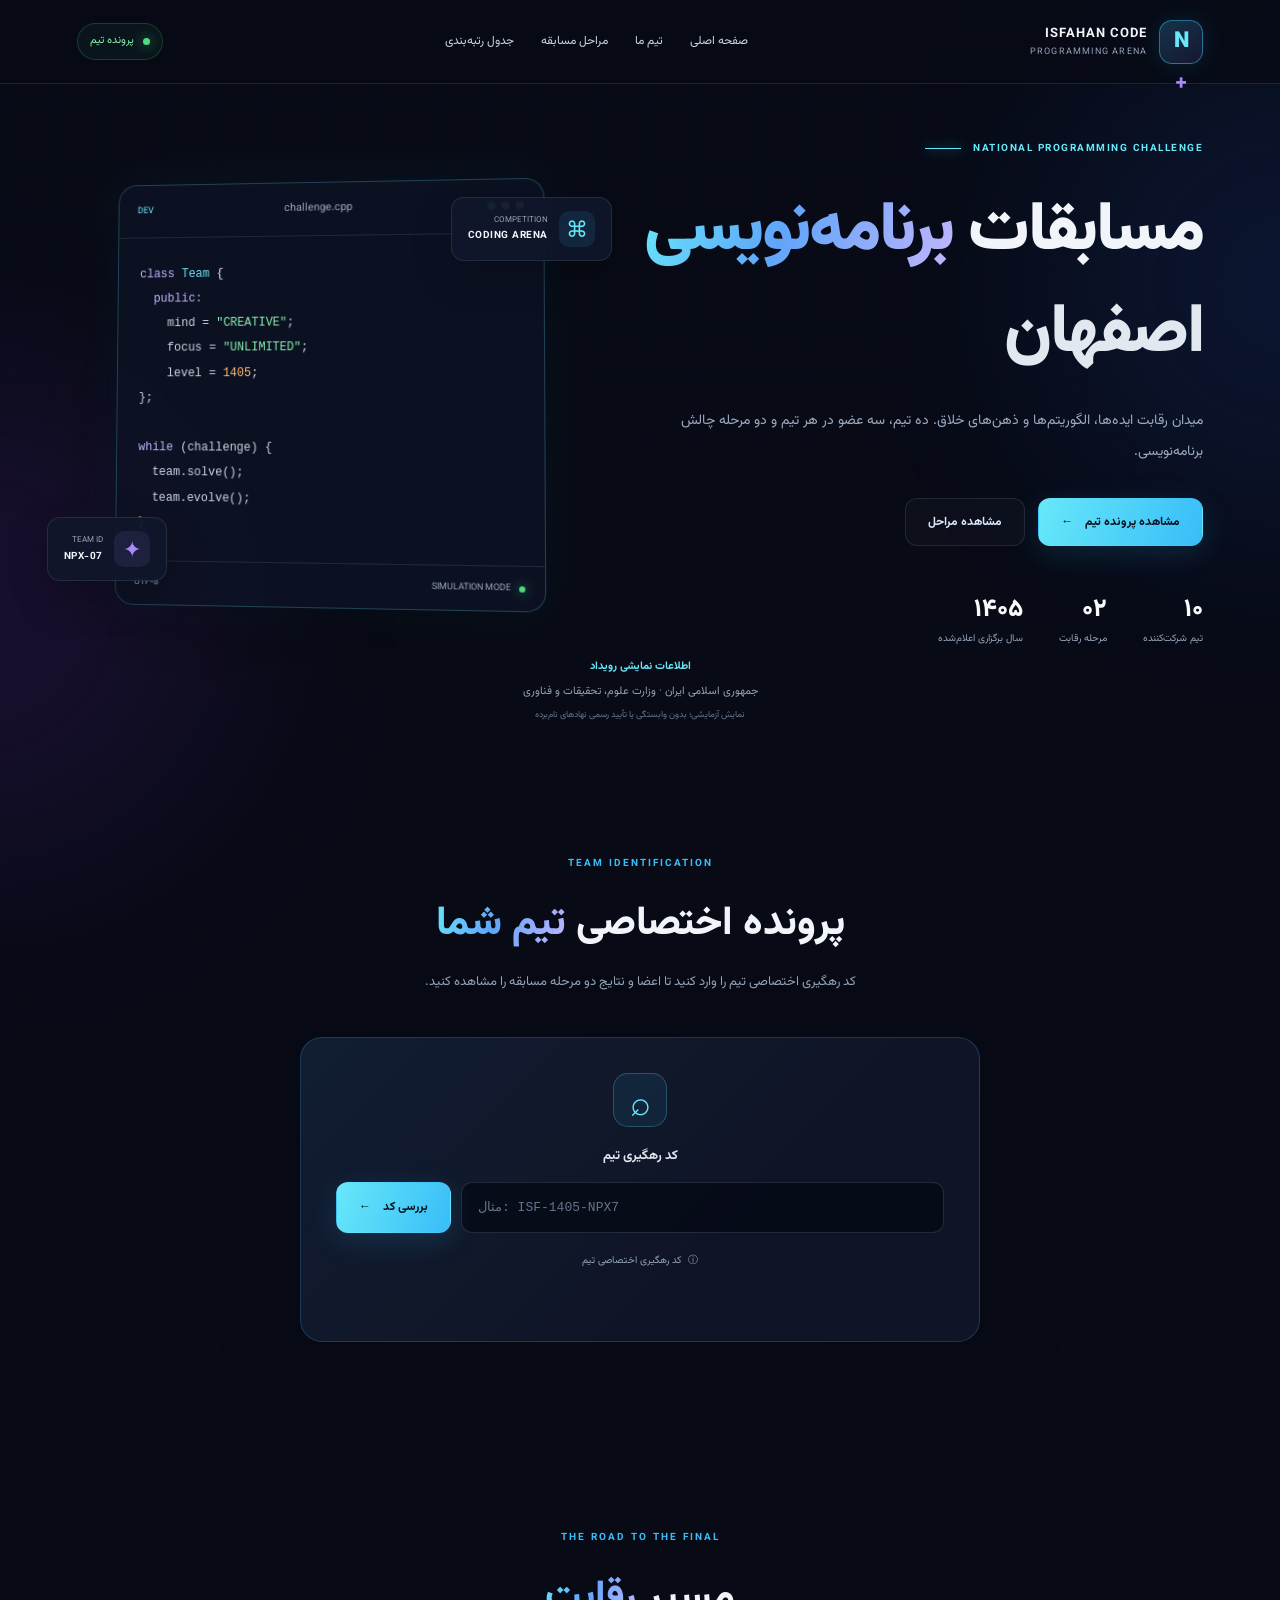
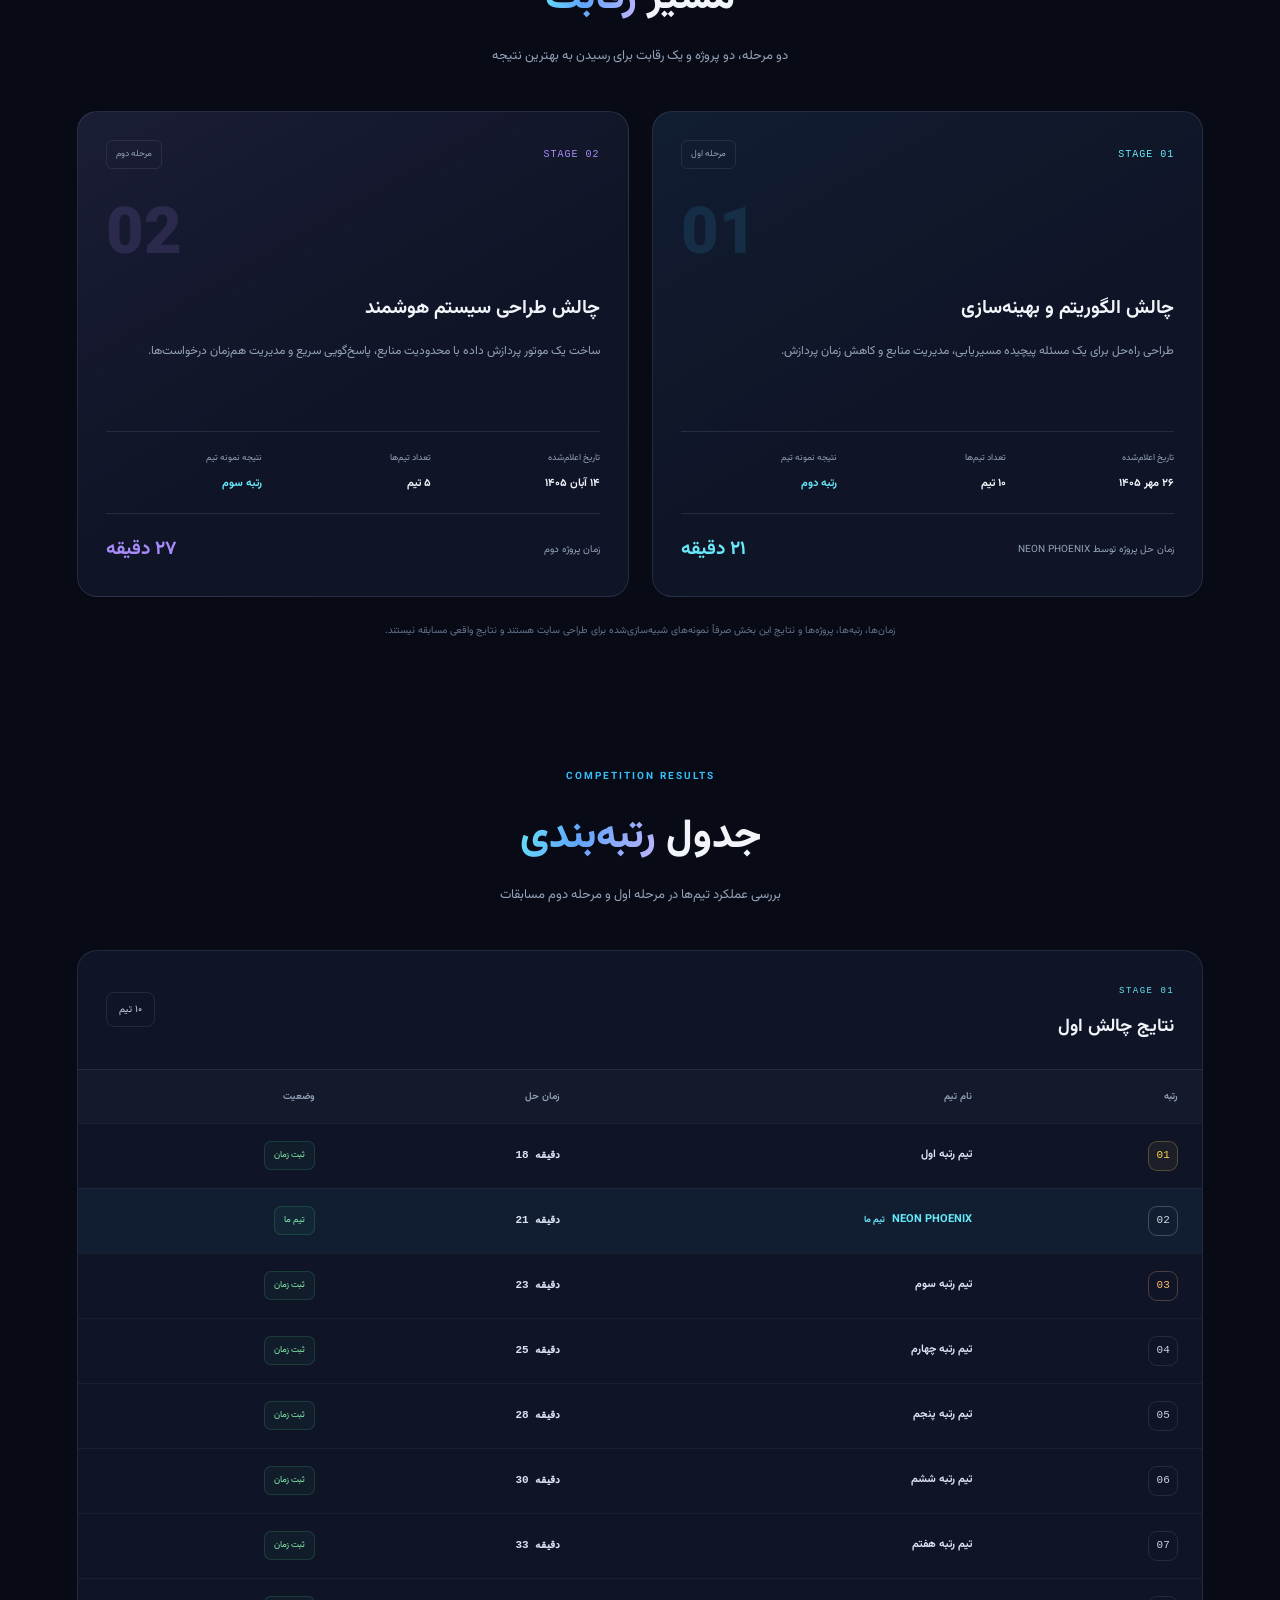
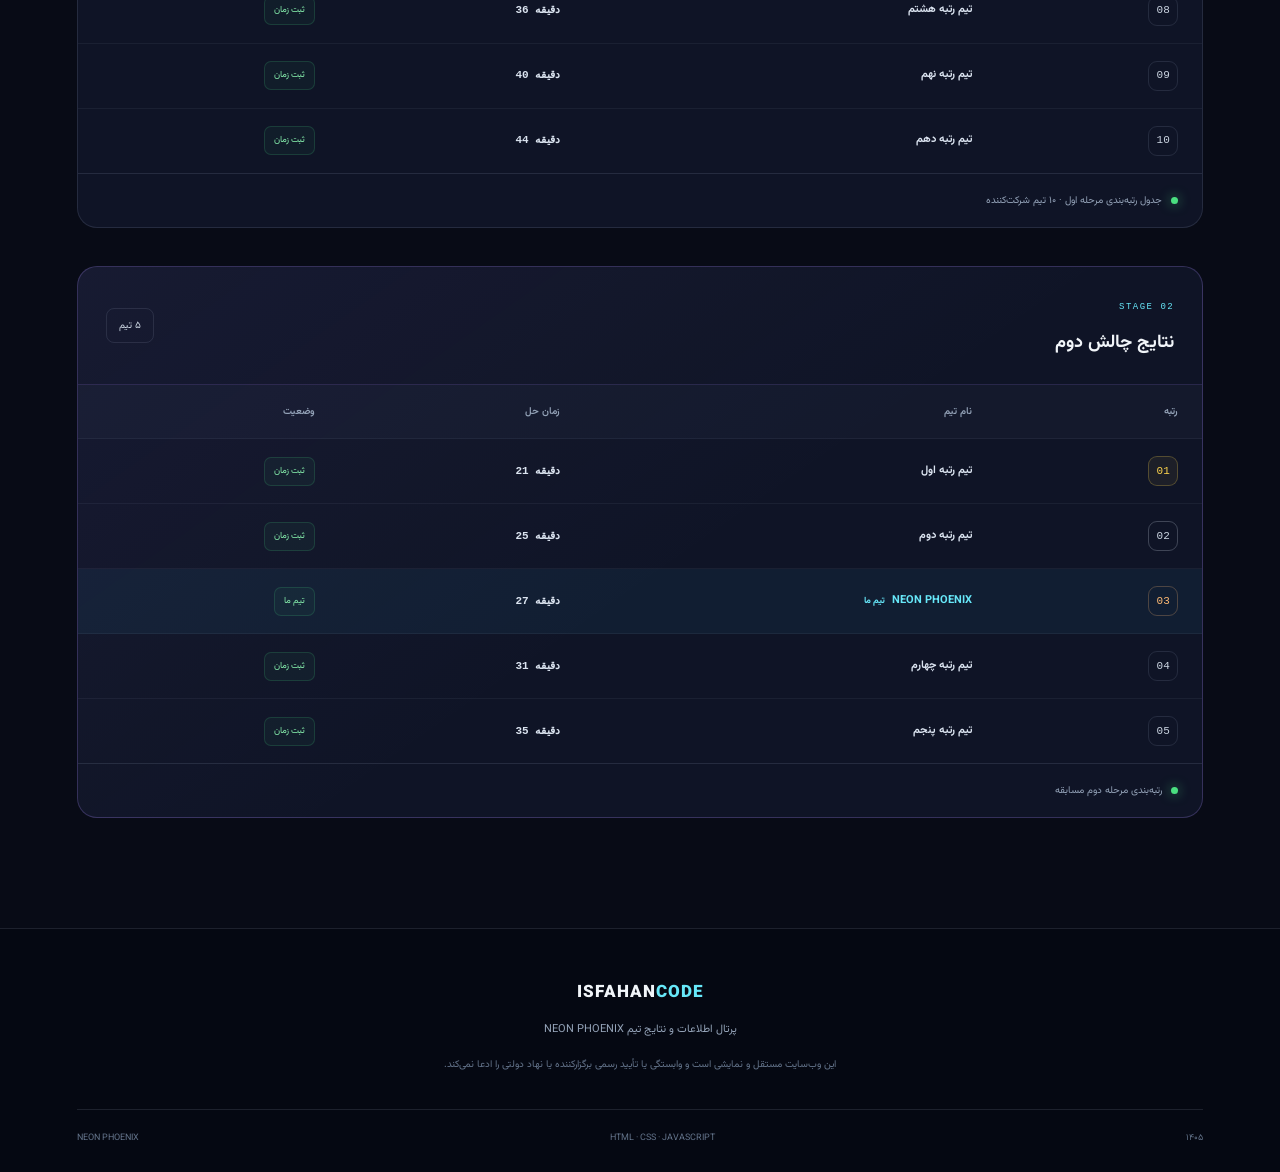
==== index.html @ db8ffbe0 "Fix" ====
<!DOCTYPE html>
<html lang="fa" dir="rtl">
<head>
    <meta charset="UTF-8">
    <meta name="viewport" content="width=device-width, initial-scale=1.0">

    <meta name="theme-color" content="#080b16">
   <meta name="description" content="پرتال اطلاعات تیم NEON PHOENIX و نتایج مراحل مسابقات برنامه‌نویسی اصفهان">

<title>مسابقات برنامه‌نویسی اصفهان | NEON PHOENIX</title>

    <link rel="stylesheet" href="style.css">
</head>

<body>

    <div class="ambient ambient-one"></div>
    <div class="ambient ambient-two"></div>
    <div class="grid-overlay"></div>

    <header class="topbar">
        <a href="#home" class="brand">
            <span class="brand-symbol">N<span>+</span></span>
            <span class="brand-text">
                <strong>ISFAHAN CODE</strong>
                <small>PROGRAMMING ARENA</small>
            </span>
        </a>

        <nav class="navigation">
            <a href="#home">صفحه اصلی</a>
            <a href="#team">تیم ما</a>
            <a href="#stages">مراحل مسابقه</a>
            <a href="#leaderboard">جدول رتبه‌بندی</a>
        </nav>

     <span class="demo-badge">
    <span class="status-dot"></span>
    پرونده تیم
</span>
    </header>

    <main id="home">

        <!-- HERO -->
        <section class="hero section-container">

            <div class="hero-content">

                <div class="eyebrow">
                    <span class="eyebrow-line"></span>
                    NATIONAL PROGRAMMING CHALLENGE
                </div>

                <h1>
                    مسابقات
                    <span class="gradient-text">برنامه‌نویسی</span>
                    <br>
                    <span class="hero-city">اصفهان</span>
                </h1>

                <p class="hero-description">
                    میدان رقابت ایده‌ها، الگوریتم‌ها و ذهن‌های خلاق.
                    ده تیم، سه عضو در هر تیم و دو مرحله چالش برنامه‌نویسی.
                </p>

                <div class="hero-actions">
                    <a href="#tracking" class="button button-primary">
                        مشاهده پرونده تیم
                        <span>←</span>
                    </a>

                    <a href="#stages" class="button button-secondary">
                        مشاهده مراحل
                    </a>
                </div>

                <div class="hero-meta">
                    <div>
                        <strong>۱۰</strong>
                        <span>تیم شرکت‌کننده</span>
                    </div>

                    <div>
                        <strong>۰۲</strong>
                        <span>مرحله رقابت</span>
                    </div>

                    <div>
                        <strong>۱۴۰۵</strong>
                        <span>سال برگزاری اعلام‌شده</span>
                    </div>
                </div>

            </div>

            <div class="hero-visual">

                <div class="orbit orbit-one"></div>
                <div class="orbit orbit-two"></div>

                <div class="code-window">
                    <div class="window-header">
                        <div class="window-dots">
                            <i></i>
                            <i></i>
                            <i></i>
                        </div>
                        <span>challenge.cpp</span>
                        <span class="window-lock">DEV</span>
                    </div>

                    <div class="code-content" dir="ltr">
                        <p><span class="code-purple">class</span> <span class="code-blue">Team</span> {</p>
                        <p>&nbsp;&nbsp;<span class="code-purple">public:</span></p>
                        <p>&nbsp;&nbsp;&nbsp;&nbsp;mind = <span class="code-green">"CREATIVE"</span>;</p>
                        <p>&nbsp;&nbsp;&nbsp;&nbsp;focus = <span class="code-green">"UNLIMITED"</span>;</p>
                        <p>&nbsp;&nbsp;&nbsp;&nbsp;level = <span class="code-orange">1405</span>;</p>
                        <p>};</p>
                        <br>
                        <p><span class="code-purple">while</span> (challenge) {</p>
                        <p>&nbsp;&nbsp;team.solve();</p>
                        <p>&nbsp;&nbsp;team.evolve();</p>
                        <p>}</p>
                    </div>

                    <div class="code-footer">
                        <span><i class="status-dot"></i> SIMULATION MODE</span>
                        <span>UTF-8</span>
                    </div>
                </div>

                <div class="floating-tag tag-top">
                    <span class="tag-icon">⌘</span>
                    <span>
                        <small>COMPETITION</small>
                        <strong>CODING ARENA</strong>
                    </span>
                </div>

                <div class="floating-tag tag-bottom">
                    <span class="tag-icon purple-icon">✦</span>
                    <span>
                        <small>TEAM ID</small>
                        <strong>NPX-07</strong>
                    </span>
                </div>

            </div>

            <div class="official-note">
                <span>اطلاعات نمایشی رویداد</span>
                <span>جمهوری اسلامی ایران · وزارت علوم، تحقیقات و فناوری</span>
                <span class="note-disclaimer">
                    نمایش آزمایشی؛ بدون وابستگی یا تأیید رسمی نهادهای نام‌برده
                </span>
            </div>

        </section>

        <!-- TRACKING -->
        <section id="tracking" class="tracking-section section-container">

            <div class="section-heading">
                <span class="section-kicker">TEAM IDENTIFICATION</span>
                <h2>پرونده اختصاصی <span class="gradient-text">تیم شما</span></h2>
              <p>
    کد رهگیری اختصاصی تیم را وارد کنید تا اعضا و نتایج دو مرحله مسابقه را مشاهده کنید.
</p>
            </div>

            <form id="trackingForm" class="tracking-box">

                <div class="tracking-icon">⌕</div>

                <label for="trackingCode">کد رهگیری تیم</label>

                <div class="tracking-input-row">
                    <input
                        type="text"
                        id="trackingCode"
                        placeholder="مثال: ISF-1405-NPX7"
                        autocomplete="off"
                        spellcheck="false"
                        required
                    >

                    <button type="submit" class="button button-primary">
                        بررسی کد
                        <span>←</span>
                    </button>
                </div>

               <div class="tracking-hint">
    <span>ⓘ</span>
    کد رهگیری اختصاصی تیم
</div>

                <p id="trackingMessage" class="tracking-message" role="status"></p>

            </form>

        </section>

        <!-- TEAM PROFILE -->
        <section id="team" class="team-section section-container hidden">

            <div class="section-heading">
                <span class="section-kicker">TEAM DOSSIER / 001</span>
                <h2>هویت تیم <span class="gradient-text">شما</span></h2>
               <p>اعضای تیم، سوابق عملکرد و نتایج دو مرحله رقابت</p>
            </div>

            <div class="team-banner">

                <div class="team-banner-content">
                   <span class="team-label">TEAM PROFILE · NEON PHOENIX</span>

                    <h3 id="teamName">NEON PHOENIX</h3>

                    <p id="teamSlogan">
                        سه ذهن، یک هدف، بی‌نهایت راه‌حل
                    </p>

                    <div class="team-code-line">
                        <span>TEAM TRACKING ID</span>
                        <strong id="displayTrackingCode">ISF-1405-NPX7</strong>
                    </div>
                </div>

                <div class="team-emblem">
                    <div class="emblem-ring"></div>
                    <div class="emblem-core">N<span>✦</span></div>
                    <span class="emblem-caption">NEON / 07</span>
                </div>

                <div class="banner-watermark">NPX</div>

            </div>

            <div class="members-heading">
                <div>
                    <span class="section-kicker">THE MINDS BEHIND THE CODE</span>
                    <h3>اعضای تیم</h3>
                </div>

                <span class="member-count">۰۳ عضو</span>
            </div>

            <div id="membersGrid" class="members-grid"></div>

            <div class="stats-grid">

                <article class="stat-card">
                    <span class="stat-icon">◈</span>
                    <span class="stat-label">رتبه مرحله اول</span>
                    <strong>02<span> / 10</span></strong>
                  <small>رتبه دوم در میان ۱۰ تیم شرکت‌کننده</small>
                </article>

                <article class="stat-card">
                    <span class="stat-icon">◷</span>
                    <span class="stat-label">زمان پروژه اول</span>
                    <strong>21<span> دقیقه</span></strong>
                   <small>زمان حل پروژه مرحله اول</small>
                </article>

                <article class="stat-card">
                    <span class="stat-icon">✧</span>
                    <span class="stat-label">رتبه مرحله دوم</span>
                    <strong>03<span> / 05</span></strong>
                  <small>رتبه سوم در میان ۵ تیم راه‌یافته</small>
                </article>

                <article class="stat-card">
                    <span class="stat-icon">⌘</span>
                    <span class="stat-label">تعداد اعضا</span>
                    <strong>03<span> نفر</span></strong>
                    <small>ساختار تیم</small>
                </article>

            </div>

        </section>

        <!-- STAGES -->
        <section id="stages" class="stages-section section-container">

            <div class="section-heading">
                <span class="section-kicker">THE ROAD TO THE FINAL</span>
                <h2>مسیر <span class="gradient-text">رقابت</span></h2>
                <p>دو مرحله، دو پروژه و یک رقابت برای رسیدن به بهترین نتیجه</p>
            </div>

            <div class="timeline">

                <article class="stage-card stage-completed">

                    <div class="stage-top">
                        <span class="stage-number">STAGE 01</span>
                      <span class="stage-status">مرحله اول</span>
                    </div>

                    <div class="stage-symbol">01</div>

                    <h3>چالش الگوریتم و بهینه‌سازی</h3>

                    <p>
                        طراحی راه‌حل برای یک مسئله پیچیده مسیریابی،
                        مدیریت منابع و کاهش زمان پردازش.
                    </p>

                    <div class="stage-details">
                        <div>
                            <span>تاریخ اعلام‌شده</span>
                            <strong>۲۶ مهر ۱۴۰۵</strong>
                        </div>

                        <div>
                            <span>تعداد تیم‌ها</span>
                            <strong>۱۰ تیم</strong>
                        </div>

                        <div>
                            <span>نتیجه نمونه تیم</span>
                            <strong class="highlight-result">رتبه دوم</strong>
                        </div>
                    </div>

                    <div class="stage-result">
                       <span>زمان حل پروژه توسط NEON PHOENIX</span>
                        <strong>۲۱ دقیقه</strong>
                    </div>

                </article>

                <article class="stage-card stage-final">

                    <div class="stage-top">
                        <span class="stage-number">STAGE 02</span>
                      <span class="stage-status">مرحله دوم</span>
                    </div>

                    <div class="stage-symbol">02</div>

                    <h3>چالش طراحی سیستم هوشمند</h3>

                    <p>
                        ساخت یک موتور پردازش داده با محدودیت منابع،
                        پاسخ‌گویی سریع و مدیریت هم‌زمان درخواست‌ها.
                    </p>

                    <div class="stage-details">
                        <div>
                            <span>تاریخ اعلام‌شده</span>
                            <strong>۱۴ آبان ۱۴۰۵</strong>
                        </div>

                        <div>
                            <span>تعداد تیم‌ها</span>
                            <strong>۵ تیم</strong>
                        </div>

                        <div>
                            <span>نتیجه نمونه تیم</span>
                            <strong class="highlight-result">رتبه سوم</strong>
                        </div>
                    </div>

                    <div class="stage-result">
                        <span>زمان پروژه دوم</span>
                        <strong>۲۷ دقیقه</strong>
                    </div>

                </article>

            </div>

            <p class="demo-disclaimer">
                زمان‌ها، رتبه‌ها، پروژه‌ها و نتایج این بخش صرفاً نمونه‌های
                شبیه‌سازی‌شده برای طراحی سایت هستند و نتایج واقعی مسابقه نیستند.
            </p>

        </section>

        <!-- LEADERBOARD -->
        <section id="leaderboard" class="leaderboard-section section-container">

            <div class="section-heading">
               <span class="section-kicker">COMPETITION RESULTS</span>
                <h2>جدول <span class="gradient-text">رتبه‌بندی</span></h2>
               <p>
    بررسی عملکرد تیم‌ها در مرحله اول و مرحله دوم مسابقات
</p>
            </div>

            <div class="leaderboard-card">

                <div class="leaderboard-header">
                    <div>
                        <span class="leaderboard-eyebrow">STAGE 01</span>
                        <h3>نتایج چالش اول</h3>
                    </div>

                    <span class="leaderboard-total">۱۰ تیم</span>
                </div>

                <div class="table-wrapper">
                    <table>
                        <thead>
                            <tr>
                                <th>رتبه</th>
                                <th>نام تیم</th>
                                <th>زمان حل</th>
                                <th>وضعیت</th>
                            </tr>
                        </thead>

                        <tbody id="leaderboardBody"></tbody>
                    </table>
                </div>

               <div class="table-footer">
    <span class="status-dot"></span>
    جدول رتبه‌بندی مرحله اول · ۱۰ تیم شرکت‌کننده
</div>

            </div>
<!-- STAGE 02 LEADERBOARD -->

<div class="leaderboard-card second-stage-leaderboard">

    <div class="leaderboard-header">

        <div>
            <span class="leaderboard-eyebrow">STAGE 02</span>
            <h3>نتایج چالش دوم</h3>
        </div>

        <span class="leaderboard-total">۵ تیم</span>

    </div>

    <div class="table-wrapper">

        <table>

            <thead>
                <tr>
                    <th>رتبه</th>
                    <th>نام تیم</th>
                    <th>زمان حل</th>
                    <th>وضعیت</th>
                </tr>
            </thead>

            <tbody id="secondLeaderboardBody"></tbody>

        </table>

    </div>

    <div class="table-footer">
        <span class="status-dot"></span>
        رتبه‌بندی مرحله دوم مسابقه
    </div>

</div>
        </section>

        <!-- FOOTER -->
        <footer class="footer">

            <a href="#home" class="footer-brand">ISFAHAN<span>CODE</span></a>

           <p>
    پرتال اطلاعات و نتایج تیم NEON PHOENIX
</p>

            <p class="footer-disclaimer">
                این وب‌سایت مستقل و نمایشی است و وابستگی یا تأیید رسمی
                برگزارکننده یا نهاد دولتی را ادعا نمی‌کند.
            </p>

            <div class="footer-bottom">
               <span>NEON PHOENIX</span>
                <span>HTML · CSS · JAVASCRIPT</span>
                <span>۱۴۰۵</span>
            </div>

        </footer>

    </main>

    <script src="script.js"></script>

</body>
</html>
---- style.css ----
@import url('https://fonts.googleapis.com/css2?family=Vazirmatn:wght@300;400;500;600;700;800;900&display=swap');

:root {
    --bg: #080b16;
    --panel: rgba(18, 24, 44, 0.78);
    --panel-solid: #11172a;
    --blue: #38bdf8;
    --cyan: #67e8f9;
    --purple: #a78bfa;
    --text: #f1f5f9;
    --muted: #94a3b8;
    --border: rgba(148, 163, 184, 0.16);
    --green: #4ade80;
}

* {
    margin: 0;
    padding: 0;
    box-sizing: border-box;
}

html {
    scroll-behavior: smooth;
    scroll-padding-top: 100px;
}

body {
    min-height: 100vh;
    overflow-x: hidden;
    background: var(--bg);
    color: var(--text);
    font-family: 'Vazirmatn', Tahoma, sans-serif;
    line-height: 1.9;
}

a {
    color: inherit;
    text-decoration: none;
}

button,
input {
    font: inherit;
}

button,
a {
    -webkit-tap-highlight-color: transparent;
}

button:focus-visible,
a:focus-visible,
input:focus-visible {
    outline: 2px solid var(--cyan);
    outline-offset: 4px;
}

::selection {
    background: var(--blue);
    color: #08111f;
}

.ambient {
    position: fixed;
    width: 480px;
    height: 480px;
    border-radius: 50%;
    filter: blur(110px);
    opacity: 0.12;
    pointer-events: none;
    z-index: -2;
}

.ambient-one {
    top: 5%;
    right: -250px;
    background: #2563eb;
    animation: ambientFloat 12s ease-in-out infinite alternate;
}

.ambient-two {
    bottom: 5%;
    left: -260px;
    background: #9333ea;
    animation: ambientFloat 15s ease-in-out infinite alternate-reverse;
}

.grid-overlay {
    position: fixed;
    inset: 0;
    pointer-events: none;
    z-index: -1;
    opacity: 0.12;

    background-image:
        linear-gradient(rgba(56, 189, 248, 0.08) 1px, transparent 1px),
        linear-gradient(90deg, rgba(56, 189, 248, 0.08) 1px, transparent 1px);

    background-size: 54px 54px;

    mask-image: linear-gradient(to bottom, black, transparent 85%);
}

@keyframes ambientFloat {
    from {
        transform: translate3d(0, -20px, 0);
    }

    to {
        transform: translate3d(30px, 40px, 0);
    }
}

/* HEADER */

.topbar {
    position: sticky;
    top: 0;
    z-index: 100;

    display: flex;
    align-items: center;
    justify-content: space-between;
    gap: 24px;

    min-height: 84px;
    padding: 14px 6%;

    background: rgba(8, 11, 22, 0.84);
    border-bottom: 1px solid var(--border);

    backdrop-filter: blur(22px);
    -webkit-backdrop-filter: blur(22px);
}

.brand {
    display: flex;
    align-items: center;
    gap: 12px;
    flex-shrink: 0;
}

.brand-symbol {
    display: grid;
    place-items: center;

    width: 44px;
    height: 44px;

    border: 1px solid rgba(56, 189, 248, 0.5);
    border-radius: 13px;

    background: linear-gradient(145deg, #12344a, #17172f);

    color: var(--cyan);
    font-size: 22px;
    font-weight: 900;

    box-shadow: 0 0 25px rgba(56, 189, 248, 0.12);
}

.brand-symbol span {
    color: var(--purple);
}

.brand-text {
    display: flex;
    flex-direction: column;
    line-height: 1.6;
}

.brand-text strong {
    font-size: 13px;
    letter-spacing: 1px;
}

.brand-text small {
    color: var(--muted);
    font-size: 9px;
    letter-spacing: 1.2px;
}

.navigation {
    display: flex;
    align-items: center;
    gap: 27px;
}

.navigation a {
    color: #cbd5e1;
    font-size: 12px;
    transition: color 0.25s;
}

.navigation a:hover {
    color: var(--cyan);
}

.demo-badge {
    display: inline-flex;
    align-items: center;
    gap: 9px;

    padding: 7px 12px;
    border: 1px solid rgba(74, 222, 128, 0.2);
    border-radius: 30px;

    color: #86efac;
    background: rgba(74, 222, 128, 0.05);
    font-size: 11px;
    white-space: nowrap;
}

.status-dot {
    display: inline-block;
    width: 7px;
    height: 7px;
    flex-shrink: 0;
    border-radius: 50%;
    background: var(--green);
    box-shadow: 0 0 12px rgba(74, 222, 128, 0.65);
}

/* COMMON */

.section-container {
    width: min(1180px, 88%);
    margin-inline: auto;
}

section {
    scroll-margin-top: 110px;
}

.section-heading {
    margin-bottom: 42px;
    text-align: center;
}

.section-kicker {
    display: inline-block;
    color: var(--blue);
    font-size: 10px;
    font-weight: 700;
    letter-spacing: 2px;
    direction: ltr;
}

.section-heading h2 {
    margin-top: 8px;
    font-size: clamp(27px, 4vw, 40px);
    font-weight: 800;
}

.section-heading p {
    max-width: 650px;
    margin: 8px auto 0;
    color: var(--muted);
    font-size: 13px;
}

.gradient-text {
    background: linear-gradient(110deg, #67e8f9, #60a5fa 45%, #c4b5fd);
    background-clip: text;
    -webkit-background-clip: text;
    color: transparent;
}

.hidden {
    display: none !important;
}

/* HERO */

.hero {
    position: relative;

    display: grid;
    grid-template-columns: 1.08fr 0.92fr;
    align-items: center;
    gap: 40px;

    min-height: 640px;
    padding-top: 55px;
    padding-bottom: 100px;
}

.hero-content {
    position: relative;
    z-index: 2;
}

.eyebrow {
    display: flex;
    align-items: center;
    gap: 12px;

    margin-bottom: 24px;
    color: var(--cyan);

    font-size: 10px;
    font-weight: 700;
    letter-spacing: 1.5px;
    direction: ltr;
    justify-content: flex-end;
}

.eyebrow-line {
    width: 36px;
    height: 1px;
    background: var(--cyan);
    box-shadow: 0 0 12px var(--blue);
}

.hero h1 {
    font-size: clamp(40px, 5.5vw, 68px);
    font-weight: 900;
    line-height: 1.5;
    letter-spacing: -2px;
}

.hero-city {
    color: #e2e8f0;
}

.hero-description {
    max-width: 530px;
    margin-top: 20px;

    color: #9baac2;
    font-size: 14px;
    line-height: 2.2;
}

.hero-actions {
    display: flex;
    align-items: center;
    flex-wrap: wrap;
    gap: 13px;
    margin-top: 30px;
}

.button {
    display: inline-flex;
    align-items: center;
    justify-content: center;
    gap: 12px;

    min-height: 48px;
    padding: 12px 22px;

    border: 1px solid transparent;
    border-radius: 12px;

    cursor: pointer;
    font-size: 12px;
    font-weight: 700;

    transition:
        transform 0.25s,
        background 0.25s,
        box-shadow 0.25s,
        border-color 0.25s;
}

.button:hover {
    transform: translateY(-3px);
}

.button-primary {
    color: #07111e;
    background: linear-gradient(110deg, #67e8f9, #38bdf8);
    box-shadow: 0 8px 30px rgba(56, 189, 248, 0.15);
}

.button-primary:hover {
    box-shadow: 0 12px 35px rgba(56, 189, 248, 0.28);
}

.button-secondary {
    color: #dbeafe;
    border-color: var(--border);
    background: rgba(255, 255, 255, 0.025);
}

.button-secondary:hover {
    border-color: rgba(103, 232, 249, 0.4);
    background: rgba(56, 189, 248, 0.06);
}

.hero-meta {
    display: flex;
    gap: 36px;
    margin-top: 45px;
}

.hero-meta div {
    display: flex;
    flex-direction: column;
}

.hero-meta strong {
    color: #f8fafc;
    font-size: 25px;
    font-weight: 800;
    line-height: 1.5;
}

.hero-meta span {
    color: var(--muted);
    font-size: 10px;
}

/* CODE WINDOW */

.hero-visual {
    position: relative;
    display: grid;
    place-items: center;
    min-width: 0;
    perspective: 1000px;
}

.orbit {
    position: absolute;
    width: 390px;
    height: 390px;
    border: 1px solid rgba(56, 189, 248, 0.12);
    border-radius: 50%;
    pointer-events: none;
}

.orbit-one {
    transform: rotateX(68deg) rotateZ(-20deg);
    animation: orbitRotate 22s linear infinite;
}

.orbit-two {
    width: 330px;
    height: 330px;
    border-color: rgba(167, 139, 250, 0.17);
    transform: rotateX(68deg) rotateZ(35deg);
    animation: orbitRotate 28s linear infinite reverse;
}

@keyframes orbitRotate {
    from {
        rotate: 0deg;
    }

    to {
        rotate: 360deg;
    }
}

.code-window {
    position: relative;
    z-index: 2;

    width: min(100%, 430px);

    overflow: hidden;
    border: 1px solid rgba(103, 232, 249, 0.23);
    border-radius: 19px;

    background: rgba(12, 18, 35, 0.93);

    box-shadow:
        0 25px 100px rgba(0, 0, 0, 0.35),
        0 0 55px rgba(56, 189, 248, 0.07);

    transform: rotateY(-5deg) rotateX(2deg);
    transition: transform 0.4s;
}

.code-window:hover {
    transform: rotateY(0) rotateX(0) translateY(-5px);
}

.window-header {
    display: flex;
    align-items: center;
    justify-content: space-between;
    gap: 12px;

    padding: 16px 19px;
    border-bottom: 1px solid var(--border);

    color: #94a3b8;
    font-size: 11px;
}

.window-dots {
    display: flex;
    gap: 6px;
}

.window-dots i {
    width: 8px;
    height: 8px;
    border-radius: 50%;
    background: #64748b;
}

.window-dots i:first-child {
    background: #fb7185;
}

.window-dots i:nth-child(2) {
    background: #fbbf24;
}

.window-dots i:last-child {
    background: #4ade80;
}

.window-lock {
    color: var(--cyan);
    font-size: 9px;
}

.code-content {
    min-height: 290px;
    padding: 25px 22px;

    color: #cbd5e1;
    font-family: Consolas, monospace;
    font-size: 12px;
    line-height: 2.1;
    text-align: left;
    white-space: nowrap;
}

.code-purple {
    color: #c4b5fd;
}

.code-blue {
    color: #67e8f9;
}

.code-green {
    color: #86efac;
}

.code-orange {
    color: #fdba74;
}

.code-footer {
    display: flex;
    align-items: center;
    justify-content: space-between;

    padding: 13px 19px;
    border-top: 1px solid var(--border);

    color: #94a3b8;
    font-size: 9px;
}

.code-footer span:first-child {
    display: flex;
    align-items: center;
    gap: 8px;
}

.code-footer .status-dot {
    width: 6px;
    height: 6px;
}

.floating-tag {
    position: absolute;
    z-index: 3;

    display: flex;
    align-items: center;
    gap: 11px;

    padding: 13px 16px;

    border: 1px solid var(--border);
    border-radius: 13px;

    background: rgba(16, 23, 42, 0.94);
    box-shadow: 0 15px 40px rgba(0, 0, 0, 0.22);

    animation: floating 4s ease-in-out infinite;
}

.tag-top {
    top: 4%;
    right: -7%;
}

.tag-bottom {
    bottom: 6%;
    left: -6%;
    animation-delay: -2s;
}

.tag-icon {
    display: grid;
    place-items: center;

    width: 36px;
    height: 36px;

    border-radius: 10px;
    background: rgba(56, 189, 248, 0.1);

    color: var(--cyan);
    font-size: 22px;
}

.purple-icon {
    color: var(--purple);
    background: rgba(167, 139, 250, 0.1);
}

.floating-tag span:last-child {
    display: flex;
    flex-direction: column;
    line-height: 1.8;
}

.floating-tag small {
    color: var(--muted);
    font-size: 8px;
}

.floating-tag strong {
    font-size: 10px;
    letter-spacing: 0.5px;
}

@keyframes floating {
    0%, 100% {
        transform: translateY(0);
    }

    50% {
        transform: translateY(-9px);
    }
}

.official-note {
    position: absolute;
    bottom: 24px;
    right: 0;
    left: 0;

    display: flex;
    flex-direction: column;
    align-items: center;
    gap: 4px;

    color: #94a3b8;
    font-size: 11px;
    text-align: center;
}

.official-note > span:first-child {
    color: var(--cyan);
    font-weight: 700;
}

.official-note .note-disclaimer {
    color: #64748b;
    font-size: 9px;
}

/* TRACKING */

.tracking-section {
    padding-top: 100px;
    padding-bottom: 100px;
}

.tracking-box {
    position: relative;

    max-width: 680px;
    margin: auto;
    padding: 35px;

    border: 1px solid rgba(56, 189, 248, 0.22);
    border-radius: 22px;

    background:
        linear-gradient(135deg, rgba(56, 189, 248, 0.055), transparent 65%),
        var(--panel);

    box-shadow: 0 25px 90px rgba(0, 0, 0, 0.18);
}

.tracking-icon {
    display: grid;
    place-items: center;

    width: 54px;
    height: 54px;
    margin: 0 auto 17px;

    border: 1px solid rgba(103, 232, 249, 0.25);
    border-radius: 15px;

    color: var(--cyan);
    background: rgba(56, 189, 248, 0.08);
    font-size: 35px;
}

.tracking-box > label {
    display: block;
    margin-bottom: 13px;

    color: #e2e8f0;
    font-size: 13px;
    font-weight: 700;
    text-align: center;
}

.tracking-input-row {
    display: flex;
    gap: 10px;
}

.tracking-input-row input {
    width: 100%;
    min-width: 0;
    height: 51px;
    padding: 0 16px;

    border: 1px solid rgba(148, 163, 184, 0.2);
    border-radius: 11px;
    outline: none;

    color: var(--cyan);
    background: rgba(5, 10, 22, 0.8);

    font-family: Consolas, monospace;
    font-size: 13px;
    direction: ltr;
    text-align: left;

    transition: border-color 0.25s, box-shadow 0.25s;
}

.tracking-input-row input::placeholder {
    color: #64748b;
}

.tracking-input-row input:focus {
    border-color: var(--blue);
    box-shadow: 0 0 0 3px rgba(56, 189, 248, 0.08);
}

.tracking-input-row .button {
    flex-shrink: 0;
}

.tracking-hint {
    display: flex;
    flex-wrap: wrap;
    align-items: center;
    justify-content: center;
    gap: 7px;

    margin-top: 18px;
    color: var(--muted);
    font-size: 10px;
}

.tracking-hint code {
    color: var(--cyan);
    font-family: Consolas, monospace;
    direction: ltr;
}

.tracking-message {
    min-height: 24px;
    margin-top: 12px;
    color: #fda4af;
    font-size: 11px;
    text-align: center;
}

/* TEAM PROFILE */

.team-section {
    padding-top: 45px;
    padding-bottom: 95px;

    animation: revealSection 0.7s ease both;
}

@keyframes revealSection {
    from {
        opacity: 0;
        transform: translateY(20px);
    }

    to {
        opacity: 1;
        transform: translateY(0);
    }
}

.team-banner {
    position: relative;
    display: flex;
    align-items: center;
    justify-content: space-between;
    gap: 25px;

    min-height: 280px;
    padding: 38px 45px;
    overflow: hidden;

    border: 1px solid rgba(103, 232, 249, 0.23);
    border-radius: 24px;

    background:
        radial-gradient(ellipse at 15% 50%, rgba(124, 58, 237, 0.2), transparent 45%),
        radial-gradient(ellipse at 80% 0%, rgba(56, 189, 248, 0.16), transparent 55%),
        #0d1426;
}

.team-banner-content {
    position: relative;
    z-index: 2;
}

.team-label {
    color: var(--cyan);
    font-size: 10px;
    letter-spacing: 1.5px;
    direction: ltr;
}

.team-banner h3 {
    margin-top: 12px;
    font-size: clamp(30px, 5vw, 48px);
    font-weight: 900;
    letter-spacing: 1px;
}

.team-banner-content > p {
    margin-top: 5px;
    color: #a5b4cf;
    font-size: 13px;
}

.team-code-line {
    display: flex;
    flex-wrap: wrap;
    align-items: center;
    gap: 14px;
    margin-top: 27px;
}

.team-code-line span {
    color: var(--muted);
    font-size: 9px;
    letter-spacing: 1px;
}

.team-code-line strong {
    padding: 6px 12px;

    border: 1px solid rgba(56, 189, 248, 0.22);
    border-radius: 7px;

    color: var(--cyan);
    background: rgba(56, 189, 248, 0.07);

    font-family: Consolas, monospace;
    font-size: 12px;
    direction: ltr;
}

.team-emblem {
    position: relative;
    z-index: 2;

    display: grid;
    place-items: center;

    width: 155px;
    height: 155px;
    flex-shrink: 0;

    border: 1px solid rgba(103, 232, 249, 0.24);
    border-radius: 50%;

    background: rgba(56, 189, 248, 0.035);
    box-shadow: 0 0 55px rgba(56, 189, 248, 0.08);
}

.emblem-ring {
    position: absolute;
    inset: 10px;
    border: 1px dashed rgba(103, 232, 249, 0.5);
    border-radius: 50%;
    animation: emblemSpin 18s linear infinite;
}

@keyframes emblemSpin {
    to {
        transform: rotate(360deg);
    }
}

.emblem-core {
    color: var(--cyan);
    font-size: 50px;
    font-weight: 900;
    text-shadow: 0 0 30px rgba(56, 189, 248, 0.5);
}

.emblem-core span {
    color: var(--purple);
    font-size: 19px;
}

.emblem-caption {
    position: absolute;
    bottom: -28px;
    color: var(--muted);
    font-size: 9px;
    letter-spacing: 2px;
    direction: ltr;
}

.banner-watermark {
    position: absolute;
    left: 16%;
    bottom: -70px;

    color: rgba(148, 163, 184, 0.035);
    font-size: 220px;
    font-weight: 900;
    letter-spacing: -15px;

    pointer-events: none;
    direction: ltr;
}

.members-heading {
    display: flex;
    align-items: center;
    justify-content: space-between;
    gap: 20px;
    margin-top: 55px;
    margin-bottom: 24px;
}

.members-heading h3 {
    margin-top: 4px;
    font-size: 24px;
}

.member-count {
    padding: 7px 13px;
    border: 1px solid var(--border);
    border-radius: 8px;
    color: var(--cyan);
    background: rgba(56, 189, 248, 0.04);
    font-size: 11px;
}

.members-grid {
    display: grid;
    grid-template-columns: repeat(3, minmax(0, 1fr));
    gap: 22px;
}

.member-card {
    position: relative;
    min-width: 0;
    overflow: hidden;

    border: 1px solid var(--border);
    border-radius: 20px;

    background:
        linear-gradient(150deg, rgba(56, 189, 248, 0.045), transparent 60%),
        var(--panel);

    transition:
        transform 0.35s,
        border-color 0.35s,
        box-shadow 0.35s;
}

.member-card:hover {
    transform: translateY(-9px);
    border-color: rgba(103, 232, 249, 0.42);
    box-shadow: 0 25px 50px rgba(0, 0, 0, 0.22);
}

.member-card:nth-child(2) {
    background:
        linear-gradient(150deg, rgba(167, 139, 250, 0.08), transparent 60%),
        var(--panel);
}

.member-card:nth-child(3) {
    background:
        linear-gradient(150deg, rgba(74, 222, 128, 0.045), transparent 60%),
        var(--panel);
}

.member-top {
    display: flex;
    align-items: center;
    justify-content: space-between;
    padding: 17px 18px;
}

.member-index {
    color: #64748b;
    font-size: 10px;
    font-family: Consolas, monospace;
    direction: ltr;
}

.member-role {
    padding: 4px 9px;
    border-radius: 6px;

    color: var(--cyan);
    background: rgba(56, 189, 248, 0.08);
    font-size: 9px;
}

.member-portrait {
    position: relative;

    display: grid;
    place-items: center;

    height: 210px;
    margin: 0 18px;

    overflow: hidden;
    border: 1px solid rgba(103, 232, 249, 0.15);
    border-radius: 14px;

    background:
        radial-gradient(ellipse at center, rgba(56, 189, 248, 0.18), transparent 68%),
        #0a1020;

    perspective: 800px;
}

.portrait-orbit {
    position: absolute;
    width: 150px;
    height: 150px;

    border: 1px dashed rgba(103, 232, 249, 0.25);
    border-radius: 50%;

    animation: emblemSpin 18s linear infinite;
}

.member-card:nth-child(2) .portrait-orbit {
    border-color: rgba(167, 139, 250, 0.35);
    animation-direction: reverse;
}

.member-card:nth-child(3) .portrait-orbit {
    border-color: rgba(74, 222, 128, 0.3);
}

.portrait-avatar {
    position: relative;
    z-index: 1;

    display: grid;
    place-items: center;

    width: 100px;
    height: 125px;

    border: 1px solid rgba(103, 232, 249, 0.4);
    border-radius: 48% 48% 38% 38%;

    background: linear-gradient(145deg, #19384e, #1b1a38);

    box-shadow: 0 0 45px rgba(56, 189, 248, 0.15);

    color: #e0f2fe;
    font-size: 34px;
    font-weight: 900;

    transform-style: preserve-3d;
    transition: transform 0.8s cubic-bezier(0.2, 0.8, 0.2, 1);
}

.member-card:nth-child(2) .portrait-avatar {
    background: linear-gradient(145deg, #3c285e, #17203c);
    border-color: rgba(196, 181, 253, 0.5);
}

.member-card:nth-child(3) .portrait-avatar {
    background: linear-gradient(145deg, #19483f, #16233b);
    border-color: rgba(74, 222, 128, 0.4);
}

.member-card:hover .portrait-avatar {
    transform: rotateY(360deg) scale(1.04);
}

.portrait-caption {
    position: absolute;
    bottom: 10px;
    color: #64748b;
    font-size: 8px;
    letter-spacing: 1.5px;
    direction: ltr;
}

.member-info {
    padding: 19px 20px 22px;
}

.member-info h4 {
    font-size: 17px;
    font-weight: 700;
}

.member-info p {
    margin-top: 5px;
    color: var(--muted);
    font-size: 11px;
}

.member-skill {
    display: flex;
    align-items: center;
    justify-content: space-between;
    gap: 10px;

    margin-top: 18px;
    padding-top: 13px;

    border-top: 1px solid var(--border);
    color: #cbd5e1;
    font-size: 10px;
}

.member-skill span:last-child {
    color: var(--cyan);
    font-family: Consolas, monospace;
    direction: ltr;
}

/* STATISTICS */

.stats-grid {
    display: grid;
    grid-template-columns: repeat(4, minmax(0, 1fr));
    gap: 16px;
    margin-top: 28px;
}

.stat-card {
    padding: 22px 19px;

    border: 1px solid var(--border);
    border-radius: 16px;

    background: var(--panel);
    transition: border-color 0.25s, transform 0.25s;
}

.stat-card:hover {
    transform: translateY(-4px);
    border-color: rgba(56, 189, 248, 0.35);
}

.stat-icon {
    display: grid;
    place-items: center;

    width: 37px;
    height: 37px;
    margin-bottom: 15px;

    border-radius: 10px;
    color: var(--cyan);
    background: rgba(56, 189, 248, 0.08);
    font-size: 20px;
}

.stat-label {
    display: block;
    color: var(--muted);
    font-size: 10px;
}

.stat-card > strong {
    display: block;
    margin-top: 8px;

    font-size: 30px;
    font-weight: 800;
    line-height: 1.6;
    direction: ltr;
    text-align: right;
}

.stat-card > strong span {
    color: #94a3b8;
    font-size: 12px;
    font-weight: 500;
}

.stat-card small {
    display: block;
    margin-top: 6px;
    color: #64748b;
    font-size: 9px;
}

/* STAGES */

.stages-section {
    padding-top: 80px;
    padding-bottom: 90px;
}

.timeline {
    display: grid;
    grid-template-columns: repeat(2, minmax(0, 1fr));
    gap: 23px;
}

.stage-card {
    position: relative;
    padding: 28px;

    border: 1px solid var(--border);
    border-radius: 20px;

    background:
        linear-gradient(150deg, rgba(56, 189, 248, 0.055), transparent 55%),
        var(--panel);
}

.stage-final {
    background:
        linear-gradient(150deg, rgba(167, 139, 250, 0.075), transparent 55%),
        var(--panel);
}

.stage-top {
    display: flex;
    align-items: center;
    justify-content: space-between;
    gap: 12px;
}

.stage-number {
    color: var(--cyan);
    font-family: Consolas, monospace;
    font-size: 10px;
    letter-spacing: 1px;
    direction: ltr;
}

.stage-final .stage-number {
    color: var(--purple);
}

.stage-status {
    padding: 5px 9px;
    border: 1px solid rgba(148, 163, 184, 0.14);
    border-radius: 6px;
    color: #94a3b8;
    font-size: 9px;
}

.stage-symbol {
    margin-top: 23px;
    color: rgba(56, 189, 248, 0.12);
    font-size: 65px;
    font-weight: 900;
    line-height: 1.4;
    direction: ltr;
}

.stage-final .stage-symbol {
    color: rgba(167, 139, 250, 0.14);
}

.stage-card h3 {
    margin-top: 8px;
    font-size: 19px;
}

.stage-card > p {
    min-height: 68px;
    margin-top: 12px;
    color: var(--muted);
    font-size: 12px;
    line-height: 2.1;
}

.stage-details {
    display: grid;
    grid-template-columns: repeat(3, minmax(0, 1fr));
    gap: 12px;

    margin-top: 24px;
    padding: 18px 0;

    border-top: 1px solid var(--border);
    border-bottom: 1px solid var(--border);
}

.stage-details div {
    display: flex;
    flex-direction: column;
    gap: 7px;
}

.stage-details span {
    color: var(--muted);
    font-size: 9px;
}

.stage-details strong {
    font-size: 11px;
}

.highlight-result {
    color: var(--cyan);
}

.stage-result {
    display: flex;
    align-items: center;
    justify-content: space-between;
    gap: 12px;
    margin-top: 18px;
}

.stage-result span {
    color: var(--muted);
    font-size: 10px;
}

.stage-result strong {
    color: var(--cyan);
    font-size: 19px;
}

.stage-final .stage-result strong {
    color: var(--purple);
}

.demo-disclaimer {
    margin-top: 24px;
    color: #64748b;
    font-size: 10px;
    line-height: 2;
    text-align: center;
}

/* LEADERBOARD */

.leaderboard-section {
    padding-top: 30px;
    padding-bottom: 110px;
}

.leaderboard-card {
    overflow: hidden;

    border: 1px solid var(--border);
    border-radius: 20px;

    background: var(--panel);
}

.leaderboard-header {
    display: flex;
    align-items: center;
    justify-content: space-between;
    gap: 20px;

    padding: 24px 28px;
    border-bottom: 1px solid var(--border);
}

.leaderboard-eyebrow {
    color: var(--cyan);
    font-family: Consolas, monospace;
    font-size: 9px;
    letter-spacing: 1.5px;
    direction: ltr;
}

.leaderboard-header h3 {
    margin-top: 5px;
    font-size: 18px;
}

.leaderboard-total {
    padding: 7px 12px;
    border: 1px solid var(--border);
    border-radius: 8px;
    color: #cbd5e1;
    font-size: 10px;
}

.table-wrapper {
    width: 100%;
    overflow-x: auto;
}

table {
    width: 100%;
    border-collapse: collapse;
    white-space: nowrap;
}

thead {
    background: rgba(148, 163, 184, 0.035);
}

th,
td {
    padding: 17px 24px;
    border-bottom: 1px solid rgba(148, 163, 184, 0.08);
    text-align: right;
    font-size: 11px;
}

th {
    color: #94a3b8;
    font-size: 10px;
    font-weight: 600;
}

td {
    color: #dbe4f0;
}

tbody tr {
    transition: background 0.2s;
}

tbody tr:hover {
    background: rgba(56, 189, 248, 0.035);
}

tbody tr:last-child td {
    border-bottom: none;
}

.rank-number {
    display: inline-grid;
    place-items: center;

    width: 30px;
    height: 30px;

    border: 1px solid var(--border);
    border-radius: 9px;

    color: #cbd5e1;
    font-family: Consolas, monospace;
    font-size: 11px;
    direction: ltr;
}

.rank-first {
    color: #fcd34d;
    border-color: rgba(252, 211, 77, 0.25);
    background: rgba(252, 211, 77, 0.06);
}

.rank-second {
    color: #cbd5e1;
    border-color: rgba(203, 213, 225, 0.25);
}

.rank-third {
    color: #fdba74;
    border-color: rgba(253, 186, 116, 0.25);
}

.team-name-cell {
    font-weight: 700;
}

.our-team-row {
    background: rgba(56, 189, 248, 0.055);
}

.our-team-row .team-name-cell {
    color: var(--cyan);
}

.team-mini-badge {
    margin-right: 7px;
    color: var(--cyan);
    font-size: 9px;
}

.time-cell {
    font-family: Consolas, monospace;
    font-weight: 700;
    direction: ltr;
    text-align: right;
}

.result-status {
    display: inline-block;
    padding: 5px 9px;

    border: 1px solid rgba(74, 222, 128, 0.17);
    border-radius: 7px;

    color: #86efac;
    background: rgba(74, 222, 128, 0.045);
    font-size: 9px;
}

.table-footer {
    display: flex;
    align-items: center;
    gap: 9px;

    padding: 17px 24px;
    border-top: 1px solid var(--border);

    color: var(--muted);
    font-size: 10px;
}

/* FOOTER */

.footer {
    padding: 48px 6% 25px;
    border-top: 1px solid var(--border);
    background: rgba(5, 8, 17, 0.65);
    text-align: center;
}

.footer-brand {
    font-size: 17px;
    font-weight: 900;
    letter-spacing: 1px;
    direction: ltr;
}

.footer-brand span {
    color: var(--cyan);
}

.footer > p {
    margin-top: 10px;
    color: var(--muted);
    font-size: 11px;
}

.footer > .footer-disclaimer {
    max-width: 650px;
    margin: 14px auto 0;
    color: #64748b;
    font-size: 10px;
}

.footer-bottom {
    display: flex;
    align-items: center;
    justify-content: space-between;
    gap: 15px;

    max-width: 1180px;
    margin: 35px auto 0;
    padding-top: 20px;

    border-top: 1px solid var(--border);
    color: #64748b;
    font-size: 9px;
    direction: ltr;
}

/* RESPONSIVE */

@media (max-width: 1000px) {
    .topbar {
        padding-inline: 4%;
    }

    .navigation {
        gap: 15px;
    }

    .navigation a {
        font-size: 10px;
    }

    .hero {
        gap: 20px;
    }

    .tag-top {
        right: -3%;
    }

    .tag-bottom {
        left: -3%;
    }

    .stats-grid {
        grid-template-columns: repeat(2, minmax(0, 1fr));
    }
}

@media (max-width: 760px) {
    .topbar {
        position: relative;
        flex-wrap: wrap;
        justify-content: space-between;
    }

    .navigation {
        order: 3;
        width: 100%;
        justify-content: center;
        flex-wrap: wrap;
        gap: 12px 20px;
        padding-top: 8px;
    }

    .navigation a {
        font-size: 11px;
    }

    .hero {
        grid-template-columns: 1fr;
        padding-top: 60px;
        padding-bottom: 125px;
    }

    .hero-content {
        text-align: center;
    }

    .eyebrow {
        justify-content: center;
        font-size: 9px;
    }

    .hero-description {
        margin-inline: auto;
    }

    .hero-actions,
    .hero-meta {
        justify-content: center;
    }

    .hero-visual {
        width: min(100%, 480px);
        margin: 30px auto 0;
    }

    .official-note {
        bottom: 25px;
    }

    .members-grid {
        grid-template-columns: 1fr;
        max-width: 430px;
        margin-inline: auto;
    }

    .member-portrait {
        height: 240px;
    }

    .team-banner {
        padding: 30px 25px;
    }

    .team-emblem {
        width: 115px;
        height: 115px;
    }

    .emblem-core {
        font-size: 39px;
    }

    .emblem-caption {
        font-size: 8px;
    }

    .timeline {
        grid-template-columns: 1fr;
    }

    .stage-card > p {
        min-height: auto;
    }

    .tracking-section {
        padding-top: 75px;
        padding-bottom: 75px;
    }
}

@media (max-width: 480px) {
    .section-container {
        width: 91%;
    }

    .brand-symbol {
        width: 38px;
        height: 38px;
    }

    .brand-text strong {
        font-size: 11px;
    }

    .brand-text small {
        font-size: 8px;
    }

    .demo-badge {
        font-size: 9px;
        padding: 6px 8px;
    }

    .hero h1 {
        font-size: 39px;
        letter-spacing: -1px;
    }

    .hero-meta {
        gap: 21px;
    }

    .hero-meta strong {
        font-size: 21px;
    }

    .hero-meta span {
        font-size: 9px;
    }

    .code-content {
        min-height: 265px;
        padding: 22px 14px;
        font-size: 10px;
    }

    .orbit {
        width: 300px;
        height: 300px;
    }

    .orbit-two {
        width: 260px;
        height: 260px;
    }

    .floating-tag {
        padding: 9px;
    }

    .tag-top {
        right: -2%;
    }

    .tag-bottom {
        left: -2%;
    }

    .tag-icon {
        width: 29px;
        height: 29px;
    }

    .floating-tag strong {
        font-size: 8px;
    }

    .tracking-box {
        padding: 23px 17px;
    }

    .tracking-input-row {
        flex-direction: column;
    }

    .tracking-input-row .button {
        width: 100%;
    }

    .tracking-input-row input {
        font-size: 11px;
    }

    .team-banner {
        flex-direction: column-reverse;
        align-items: flex-start;
        padding: 27px 20px;
    }

    .team-emblem {
        align-self: center;
        margin: 8px 0 18px;
    }

    .team-banner h3 {
        font-size: 29px;
    }

    .team-code-line {
        align-items: flex-start;
        flex-direction: column;
        gap: 7px;
    }

    .stats-grid {
        gap: 10px;
    }

    .stat-card {
        padding: 16px 12px;
    }

    .stat-card > strong {
        font-size: 25px;
    }

    .stat-card > strong span {
        font-size: 10px;
    }

    .stage-card {
        padding: 21px 17px;
    }

    .stage-details {
        gap: 8px;
    }

    .stage-details strong {
        font-size: 10px;
    }

    .stage-details span {
        font-size: 8px;
    }

    .stage-result {
        align-items: flex-start;
        flex-direction: column;
    }

    th,
    td {
        padding: 14px 16px;
    }

    .leaderboard-header {
        padding: 20px;
    }

    .footer-bottom {
        flex-direction: column;
    }
}

@media (prefers-reduced-motion: reduce) {
    *,
    *::before,
    *::after {
        animation-duration: 0.01ms !important;
        animation-iteration-count: 1 !important;
        scroll-behavior: auto !important;
        transition-duration: 0.01ms !important;
    }
}

/* تصویر حرفه‌ای اعضای تیم NEON PHOENIX */

.member-portrait {
    position: relative;
    isolation: isolate;
    overflow: hidden;
    background: #080b16;
}

.member-photo {
    position: absolute;
    inset: 0;
    z-index: 2;

    width: 100%;
    height: 100%;

    display: block;
    object-fit: cover;
    object-position: center 35%;

    border-radius: inherit;

    transition:
        transform 0.55s ease,
        filter 0.55s ease;
}

/* نورپردازی هماهنگ با تم سایت */
.member-portrait.has-photo::after {
    content: "";
    position: absolute;
    inset: 0;
    z-index: 3;

    pointer-events: none;

    background:
        linear-gradient(
            to top,
            rgba(8, 11, 22, 0.78) 0%,
            rgba(8, 11, 22, 0.12) 28%,
            transparent 55%
        ),
        linear-gradient(
            135deg,
            rgba(56, 189, 248, 0.12),
            transparent 45%,
            rgba(167, 139, 250, 0.12)
        );
}

.member-portrait.has-photo .portrait-caption {
    z-index: 4;
    color: #e0f2fe;
    text-shadow: 0 2px 10px rgba(0, 0, 0, 0.8);
}

.member-card:hover .member-photo {
    transform: scale(1.055);
    filter: saturate(1.08);
}
/* فاصله بین جدول نتایج دو مرحله */

.second-stage-leaderboard {
    margin-top: 38px;
}

/* فاصله و جداسازی بهتر کارت‌های نتایج */
.leaderboard-card {
    position: relative;
    margin-bottom: 0;
}

.second-stage-leaderboard {
    border-color: rgba(167, 139, 250, 0.24);

    background:
        linear-gradient(
            145deg,
            rgba(167, 139, 250, 0.055),
            transparent 55%
        ),
        var(--panel);
}

.second-stage-leaderboard .leaderboard-header {
    border-bottom-color: rgba(167, 139, 250, 0.16);
}

@media (max-width: 600px) {
    .second-stage-leaderboard {
        margin-top: 25px;
    }
}

/* =========================================
   MEMBER ACHIEVEMENTS — NEON PHOENIX
========================================= */

body.modal-open {
    overflow: hidden;
}

.member-card-clickable {
    cursor: pointer;
}

.member-card-clickable:focus-visible {
    outline: 2px solid var(--cyan);
    outline-offset: 5px;
}

.member-achievements-hint {
    margin: 0 18px 18px;
    padding: 10px 12px;

    border: 1px solid rgba(56, 189, 248, 0.2);
    border-radius: 10px;

    color: var(--cyan);
    background: rgba(56, 189, 248, 0.055);

    font-size: 11px;
    text-align: center;

    transition:
        background 0.25s ease,
        border-color 0.25s ease;
}

.member-card-clickable:hover .member-achievements-hint {
    border-color: rgba(103, 232, 249, 0.5);
    background: rgba(56, 189, 248, 0.12);
}

/* لایه پس‌زمینه پنجره */

.achievements-modal {
    position: fixed;
    inset: 0;
    z-index: 9999;

    display: grid;
    place-items: center;

    padding: 22px;

    overflow-y: auto;

    background: rgba(3, 6, 16, 0.84);

    backdrop-filter: blur(16px);
    -webkit-backdrop-filter: blur(16px);

    animation: achievementsFadeIn 0.25s ease;
}

@keyframes achievementsFadeIn {
    from {
        opacity: 0;
    }

    to {
        opacity: 1;
    }
}

/* پنل اصلی */

.achievements-panel {
    position: relative;

    width: min(760px, 100%);
    max-height: min(85vh, 850px);

    padding: 30px;

    overflow-y: auto;

    border: 1px solid rgba(103, 232, 249, 0.3);
    border-radius: 24px;

    background:
        radial-gradient(
            ellipse at 10% 0%,
            rgba(56, 189, 248, 0.13),
            transparent 45%
        ),
        radial-gradient(
            ellipse at 100% 100%,
            rgba(167, 139, 250, 0.12),
            transparent 45%
        ),
        #0b1020;

    box-shadow:
        0 30px 100px rgba(0, 0, 0, 0.5),
        0 0 50px rgba(56, 189, 248, 0.08);

    animation: achievementsPanelIn 0.35s ease;
}

@keyframes achievementsPanelIn {
    from {
        opacity: 0;
        transform: translateY(18px) scale(0.98);
    }

    to {
        opacity: 1;
        transform: translateY(0) scale(1);
    }
}

.achievements-modal-header {
    display: flex;
    align-items: flex-start;
    justify-content: space-between;
    gap: 20px;

    padding-bottom: 20px;

    border-bottom: 1px solid var(--border);
}

.achievements-heading h3 {
    margin-top: 8px;
    font-size: clamp(22px, 4vw, 30px);
    font-weight: 900;
}

.achievements-close {
    display: grid;
    place-items: center;

    width: 42px;
    height: 42px;
    flex-shrink: 0;

    border: 1px solid var(--border);
    border-radius: 12px;

    color: #e2e8f0;
    background: rgba(255, 255, 255, 0.04);

    font-size: 27px;
    cursor: pointer;

    transition:
        color 0.2s ease,
        border-color 0.2s ease,
        background 0.2s ease;
}

.achievements-close:hover {
    color: var(--cyan);
    border-color: var(--cyan);
    background: rgba(56, 189, 248, 0.1);
}

.achievements-member-name {
    margin-top: 20px;

    color: var(--cyan);
    font-size: 18px;
    font-weight: 800;
}

.achievements-intro {
    margin-top: 4px;
    margin-bottom: 22px;

    color: var(--muted);
    font-size: 12px;
}

/* شبکه دستاوردها */

.achievements-grid {
    display: grid;
    grid-template-columns: repeat(2, minmax(0, 1fr));
    gap: 15px;
}

.achievement-card {
    position: relative;

    min-width: 0;
    padding: 22px;

    overflow: hidden;

    border: 1px solid rgba(148, 163, 184, 0.15);
    border-radius: 17px;

    background:
        linear-gradient(
            145deg,
            rgba(56, 189, 248, 0.07),
            transparent 65%
        ),
        rgba(18, 24, 44, 0.75);

    animation: achievementCardIn 0.35s ease both;
    animation-delay: calc(var(--achievement-index, 0) * 70ms);

    transition:
        transform 0.25s ease,
        border-color 0.25s ease,
        box-shadow 0.25s ease;
}

@keyframes achievementCardIn {
    from {
        opacity: 0;
        transform: translateY(12px);
    }

    to {
        opacity: 1;
        transform: translateY(0);
    }
}

.achievement-card:hover {
    transform: translateY(-4px);
    border-color: rgba(103, 232, 249, 0.38);

    box-shadow:
        0 15px 35px rgba(0, 0, 0, 0.2),
        0 0 25px rgba(56, 189, 248, 0.045);
}

.achievement-icon {
    display: grid;
    place-items: center;

    width: 50px;
    height: 50px;
    margin-bottom: 17px;

    border: 1px solid rgba(103, 232, 249, 0.2);
    border-radius: 14px;

    background: rgba(56, 189, 248, 0.08);

    font-size: 25px;
}

.achievement-category {
    display: block;
    margin-bottom: 8px;

    color: var(--cyan);
    font-family: Consolas, monospace;
    font-size: 9px;
    letter-spacing: 1px;

    direction: ltr;
    text-align: right;
}

.achievement-card h4 {
    margin-bottom: 9px;

    color: #f1f5f9;
    font-size: 14px;
    font-weight: 800;
    line-height: 1.9;
}

.achievement-card p {
    color: #9baac2;
    font-size: 11px;
    line-height: 2.1;
}

/* نمایش مناسب در موبایل */

@media (max-width: 600px) {
    .achievements-modal {
        padding: 12px;
    }

    .achievements-panel {
        padding: 20px 16px;
        border-radius: 19px;
        max-height: 90vh;
    }

    .achievements-grid {
        grid-template-columns: 1fr;
        gap: 12px;
    }

    .achievement-card {
        padding: 18px;
    }

    .member-achievements-hint {
        margin-inline: 12px;
    }
}
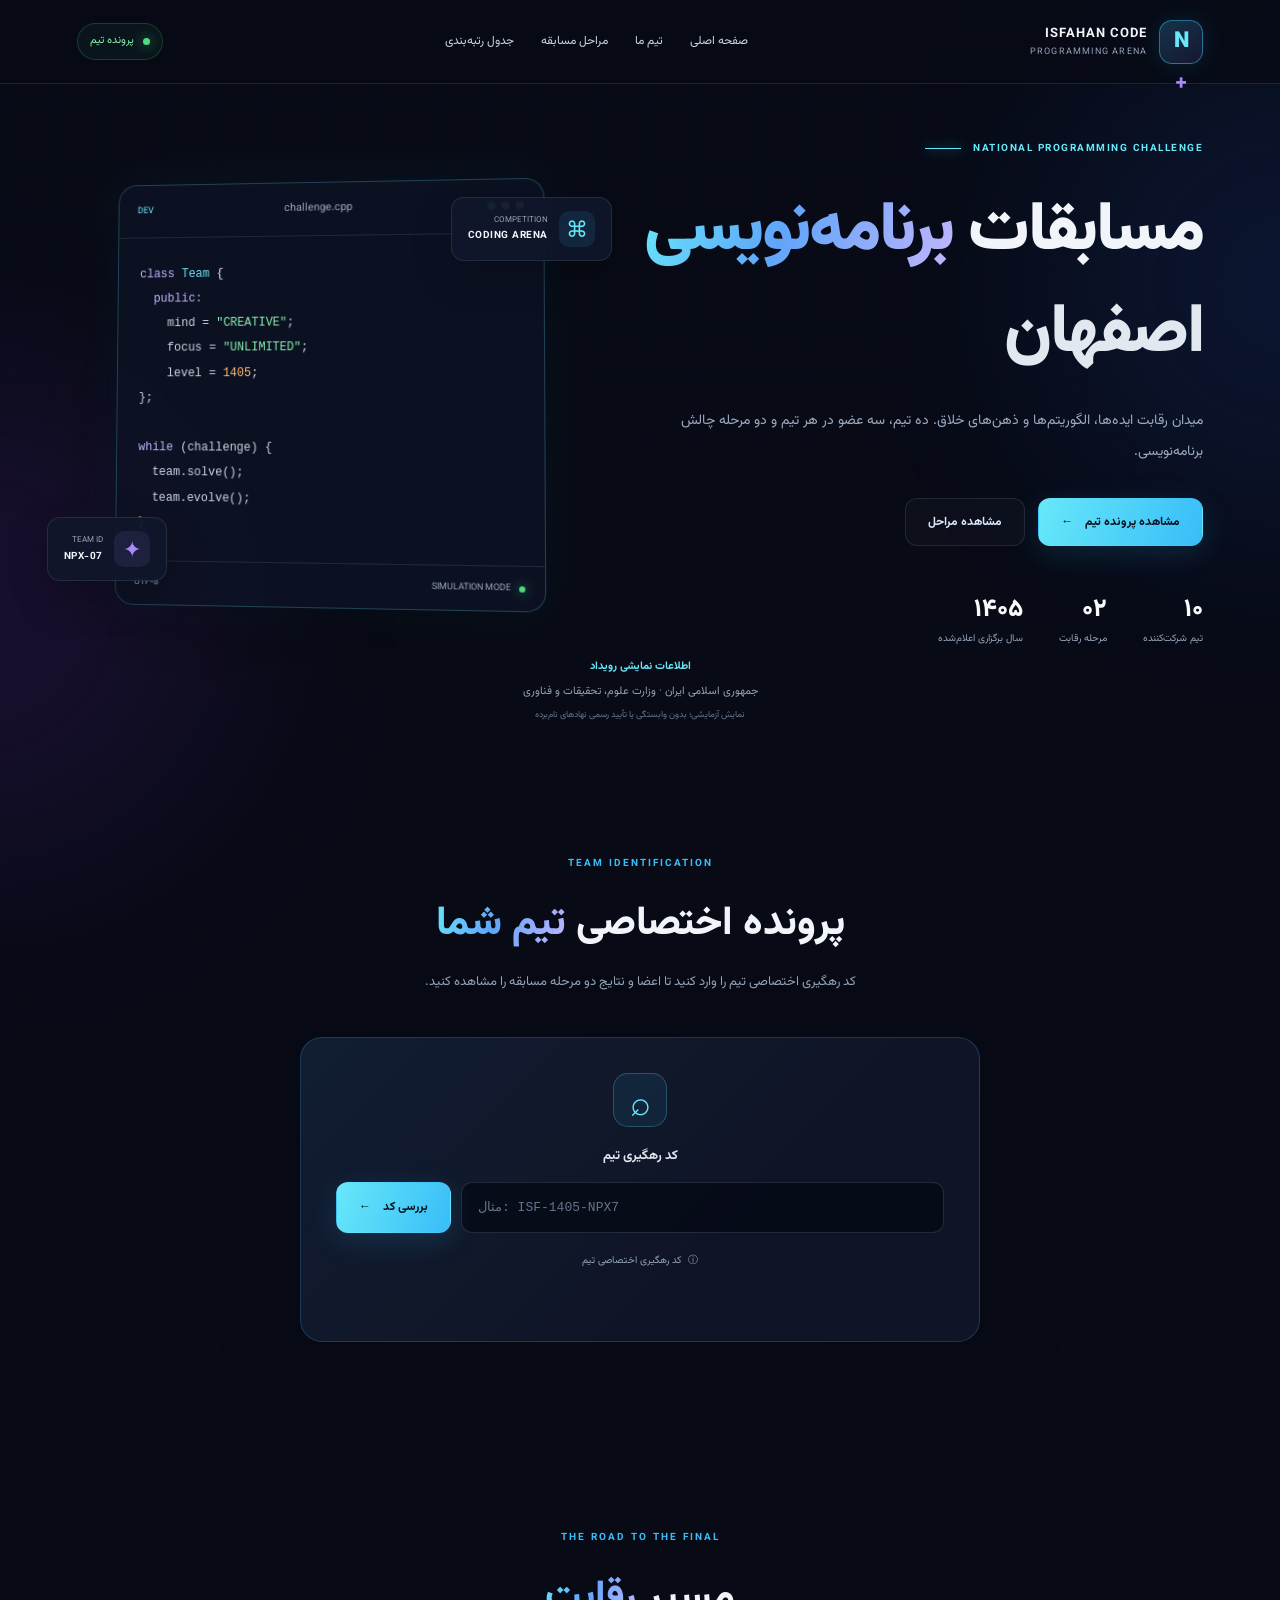
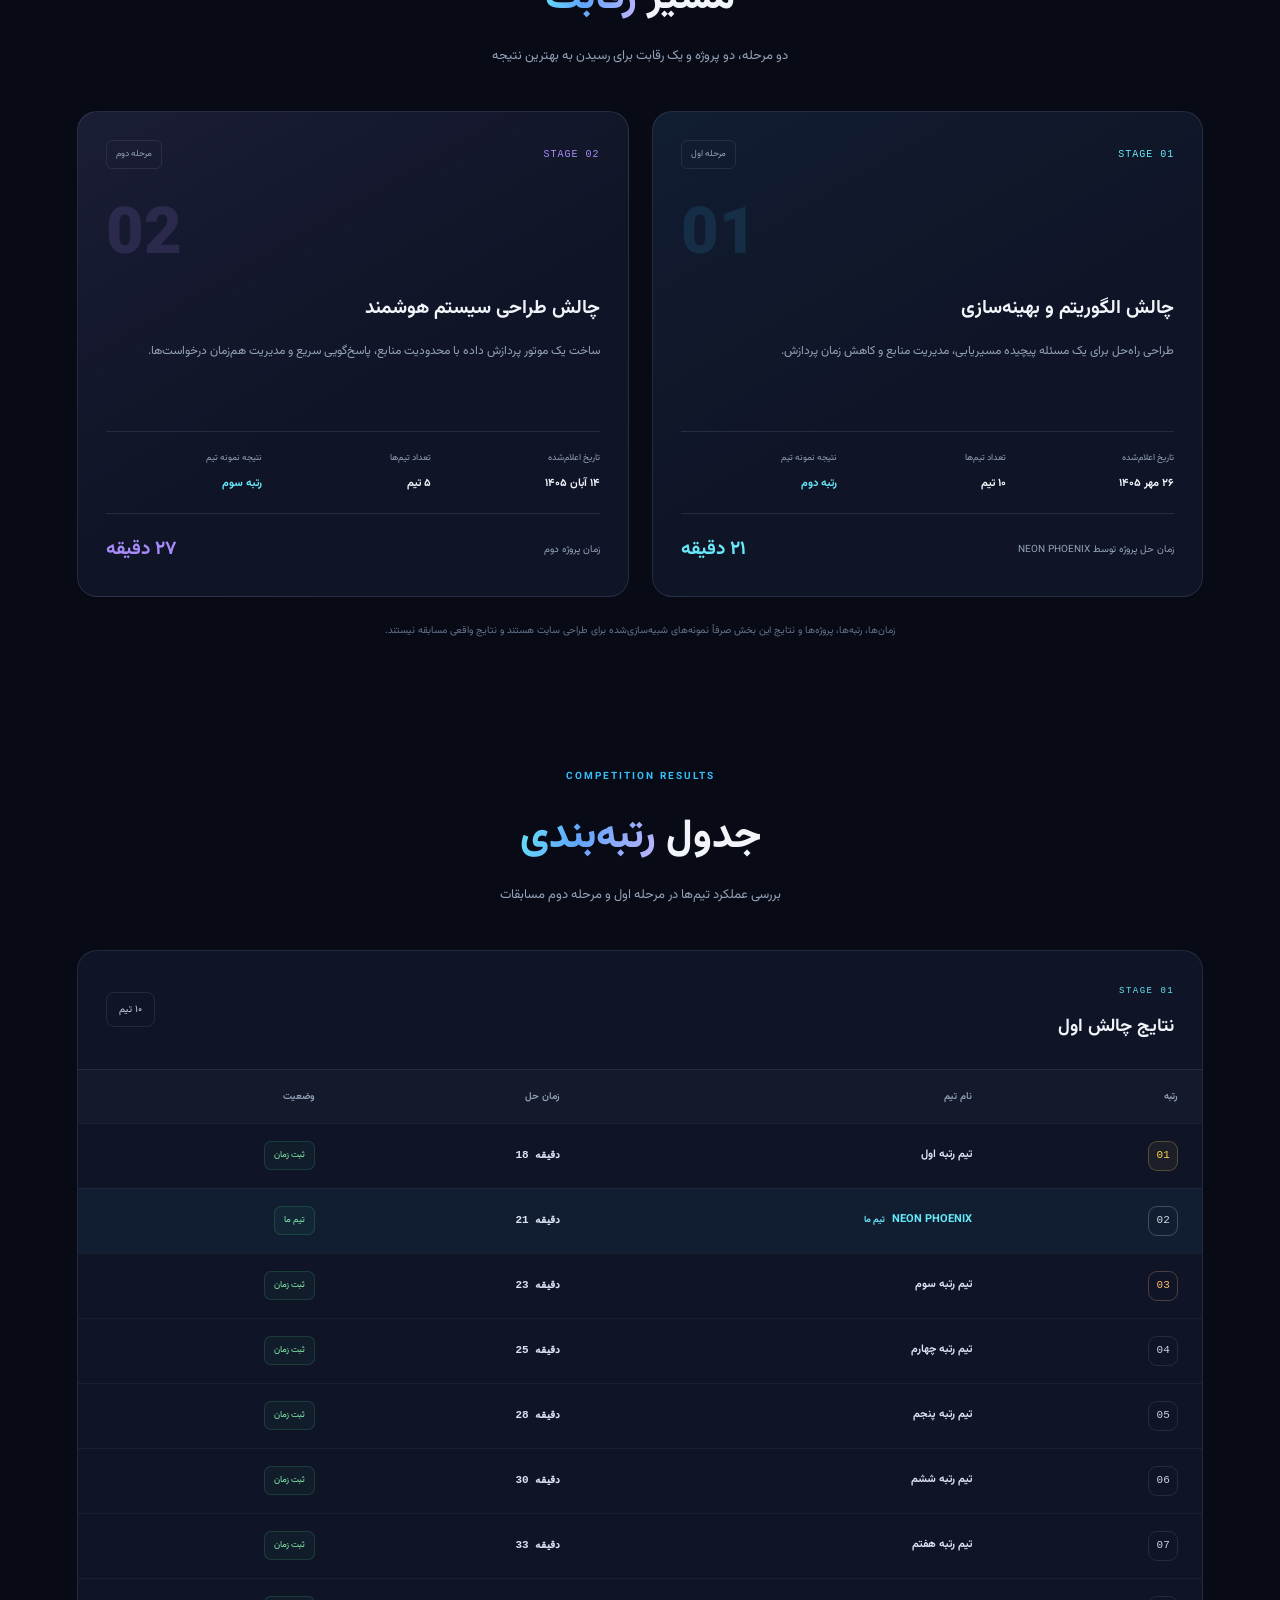
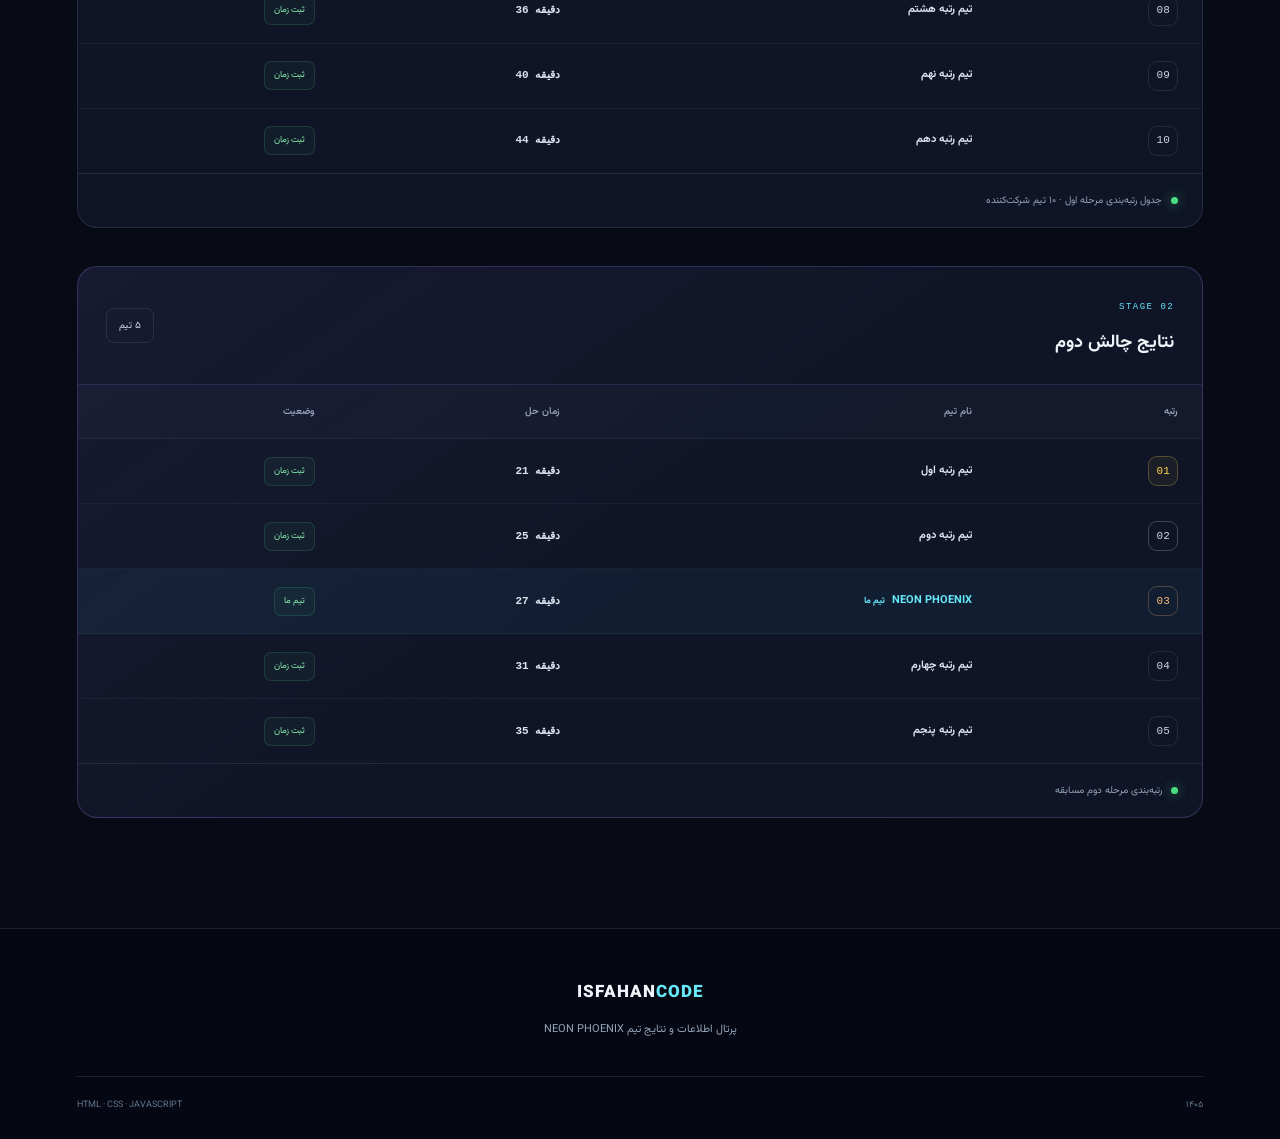
==== commit 6eb56d5a: "Update Isfahan Programming Contest website" ====
--- a/index.html
+++ b/index.html
@@ -477,13 +477,9 @@
     پرتال اطلاعات و نتایج تیم NEON PHOENIX
 </p>
 
-            <p class="footer-disclaimer">
-                این وب‌سایت مستقل و نمایشی است و وابستگی یا تأیید رسمی
-                برگزارکننده یا نهاد دولتی را ادعا نمی‌کند.
-            </p>
+           
 
             <div class="footer-bottom">
-               <span>NEON PHOENIX</span>
                 <span>HTML · CSS · JAVASCRIPT</span>
                 <span>۱۴۰۵</span>
             </div>
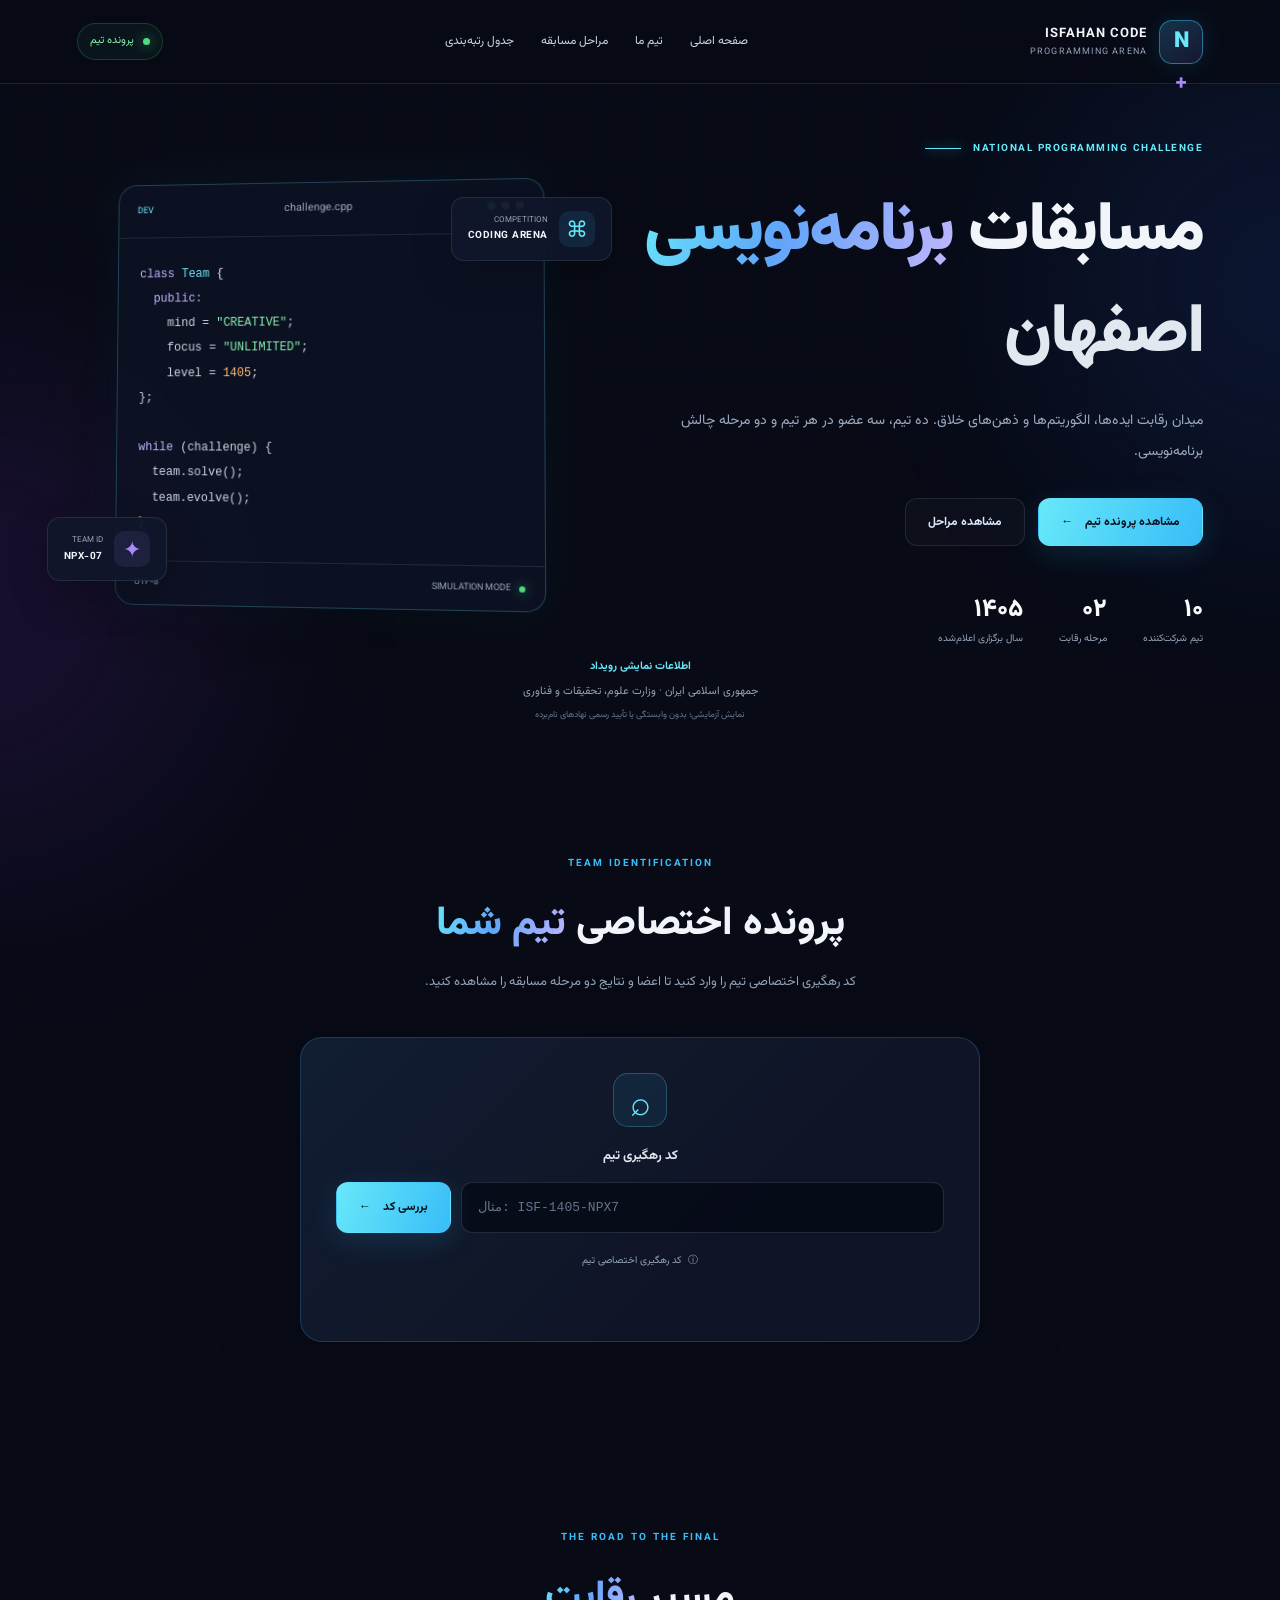
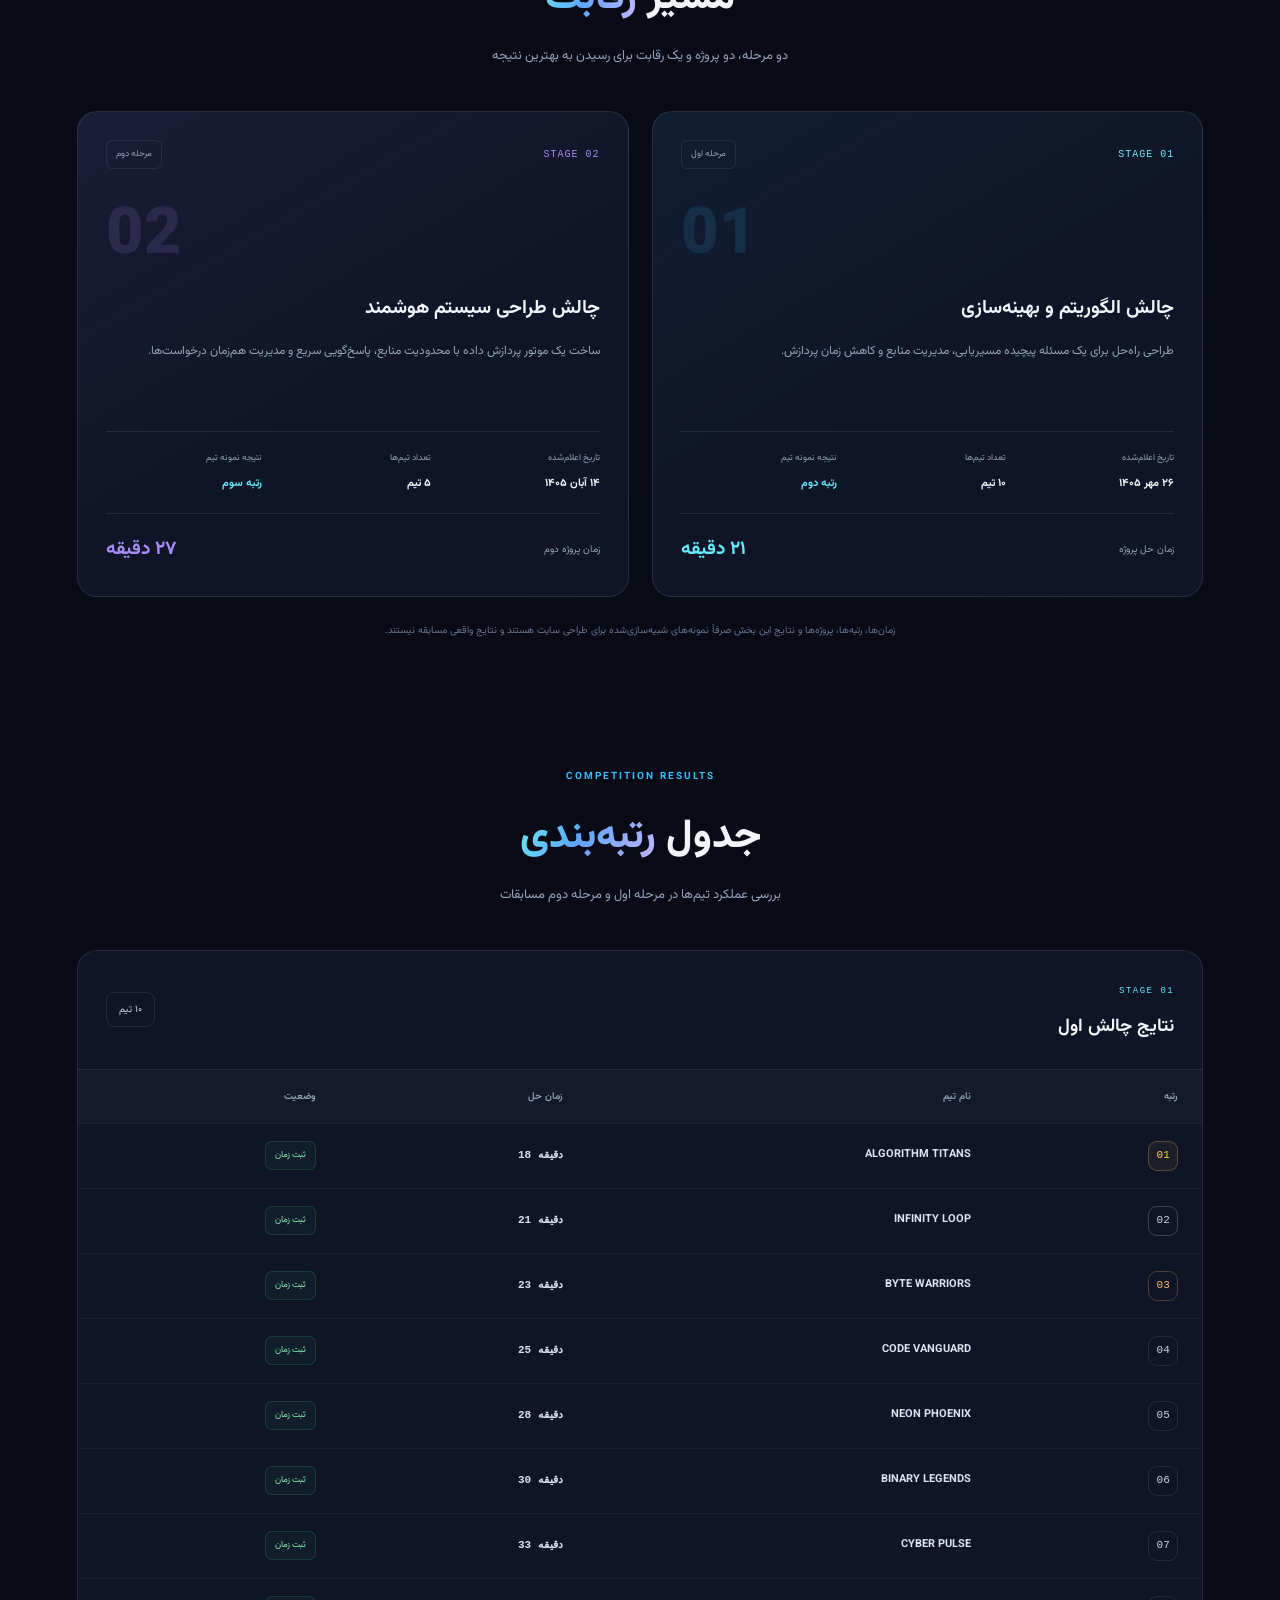
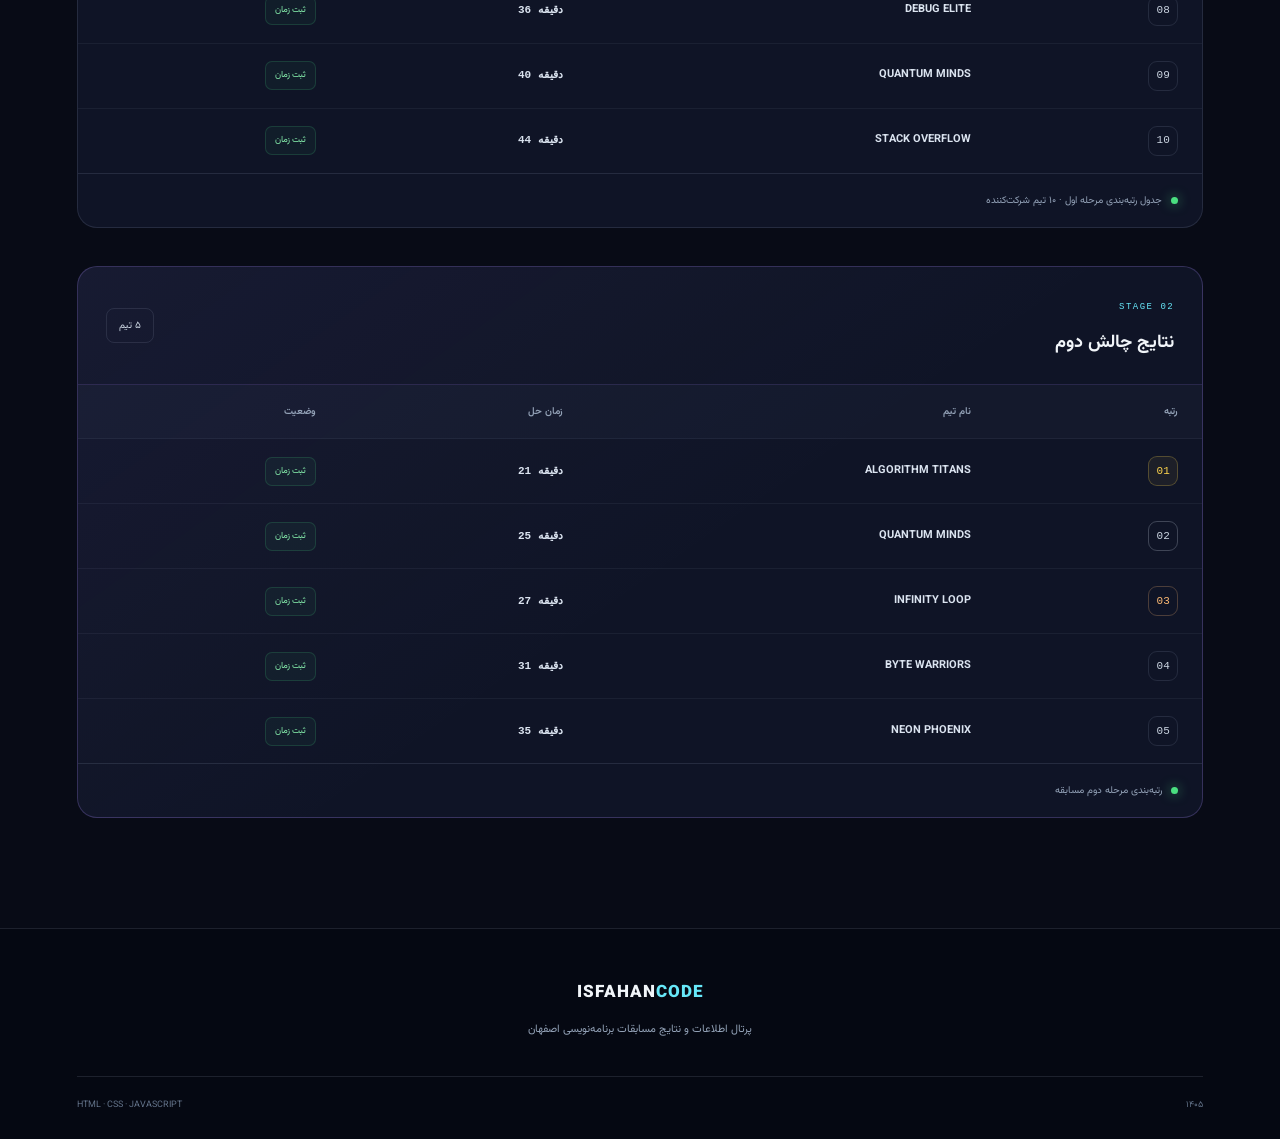
==== commit f73ffd7c: "Remove team identity from public leaderboards" ====
--- a/index.html
+++ b/index.html
@@ -5,9 +5,9 @@
     <meta name="viewport" content="width=device-width, initial-scale=1.0">
 
     <meta name="theme-color" content="#080b16">
-   <meta name="description" content="پرتال اطلاعات تیم NEON PHOENIX و نتایج مراحل مسابقات برنامه‌نویسی اصفهان">
-
-<title>مسابقات برنامه‌نویسی اصفهان | NEON PHOENIX</title>
+   <meta name="description" content="پرتال اطلاعات و نتایج مسابقات برنامه‌نویسی اصفهان">
+
+<title>مسابقات برنامه‌نویسی اصفهان | Isfahan Code</title>
 
     <link rel="stylesheet" href="style.css">
 </head>
@@ -214,9 +214,9 @@
             <div class="team-banner">
 
                 <div class="team-banner-content">
-                   <span class="team-label">TEAM PROFILE · NEON PHOENIX</span>
-
-                    <h3 id="teamName">NEON PHOENIX</h3>
+                  <span class="team-label">TEAM PROFILE · INFINITY LOOP</span>
+
+<h3 id="teamName">INFINITY LOOP</h3>
 
                     <p id="teamSlogan">
                         سه ذهن، یک هدف، بی‌نهایت راه‌حل
@@ -230,11 +230,11 @@
 
                 <div class="team-emblem">
                     <div class="emblem-ring"></div>
-                    <div class="emblem-core">N<span>✦</span></div>
-                    <span class="emblem-caption">NEON / 07</span>
-                </div>
-
-                <div class="banner-watermark">NPX</div>
+                  <div class="emblem-core">∞<span>✦</span></div>
+<span class="emblem-caption">INFINITY / 07</span>
+                </div>
+
+               <div class="banner-watermark">∞</div>
 
             </div>
 
@@ -328,7 +328,7 @@
                     </div>
 
                     <div class="stage-result">
-                       <span>زمان حل پروژه توسط NEON PHOENIX</span>
+                    <span>زمان حل پروژه</span>
                         <strong>۲۱ دقیقه</strong>
                     </div>
 
@@ -473,10 +473,9 @@
 
             <a href="#home" class="footer-brand">ISFAHAN<span>CODE</span></a>
 
-           <p>
-    پرتال اطلاعات و نتایج تیم NEON PHOENIX
+          <p>
+    پرتال اطلاعات و نتایج مسابقات برنامه‌نویسی اصفهان
 </p>
-
            
 
             <div class="footer-bottom">
